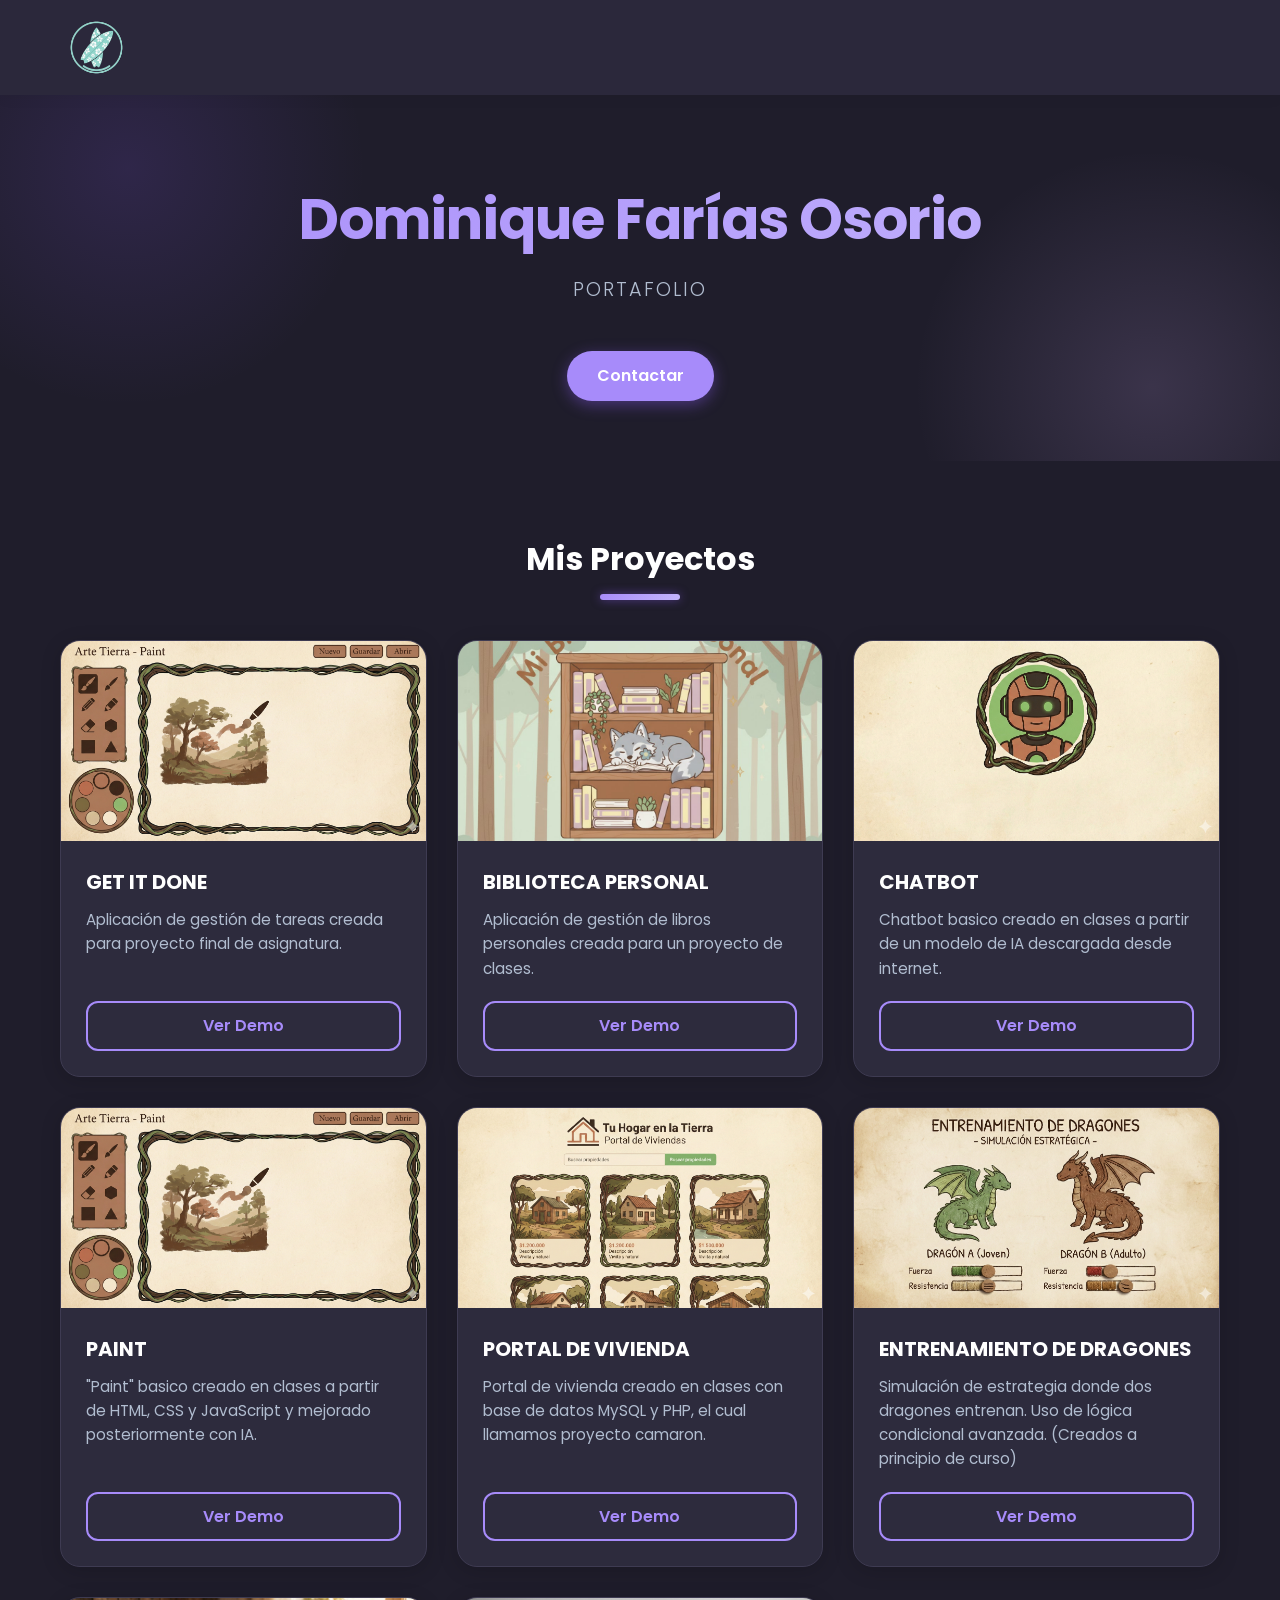
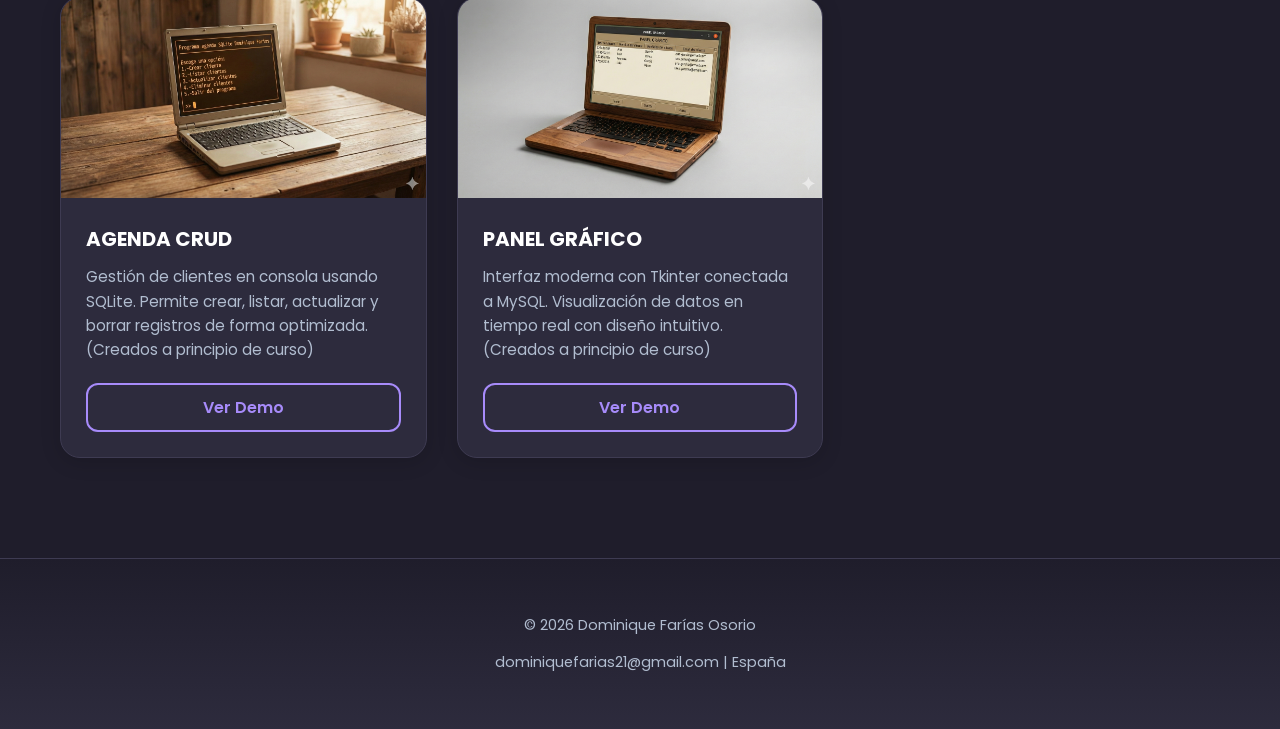
==== index.html @ 0b09c6f1 "." ====
<!DOCTYPE html>
<html lang="es">

<head>
  <meta charset="UTF-8" />
  <meta name="viewport" content="width=device-width, initial-scale=1.0" />
  <title>Portafolio — Dominique Farías Osorio</title>
  <link rel="icon" href="img/favicon1.png" type="image/png">

  <link rel="preconnect" href="https://fonts.googleapis.com">
  <link rel="preconnect" href="https://fonts.gstatic.com" crossorigin>
  <link href="https://fonts.googleapis.com/css2?family=Poppins:wght@300;400;600;700&display=swap" rel="stylesheet">
  <link rel="stylesheet" href="css/index.css">
</head>

<body>

  <nav>
    <a href="index.html" class="nav-brand">
      <img src="img/favicon1.png" alt="Logo" class="nav-logo">
    </a>
  </nav>

  <header>
    <h1>Dominique Farías Osorio</h1>
    <h2>Portafolio</h2>
    <a href="https://dominiquefarias.github.io/Curriculum/" class="btn-contact">Contactar</a>
  </header>

  <main>
    <h3 class="section-title">Mis Proyectos</h3>

    <div class="projects-grid">
      <article>
        <div class="card-image-container">
          <img src="img/imagenes de proyecto/paint.png" alt="paint">
        </div>
        <div class="card-content">
          <h3>GET IT DONE</h3>
          <p>Aplicación de gestión de tareas creada para proyecto final de asignatura.</p>
          <a href="html/taskmaster.html" class="btn-project">Ver Demo</a>
        </div>
      </article>
      <article>
        <div class="card-image-container">
          <img src="img/imagenes de proyecto/Biblioteca_personal.jpg" alt="Biblioteca Personal">
        </div>
        <div class="card-content">
          <h3>BIBLIOTECA PERSONAL</h3>
          <p>Aplicación de gestión de libros personales creada para un proyecto de clases.</p>
          <a href="html/Biblioteca_personal.html" class="btn-project">Ver Demo</a>
        </div>
      </article>
      <article>
        <div class="card-image-container">
          <img src="img/imagenes de proyecto/chatbot.png" alt="Chatbot">
        </div>
        <div class="card-content">
          <h3>CHATBOT</h3>
          <p>Chatbot basico creado en clases a partir de un modelo de IA descargada desde internet.</p>
          <a href="html/chatbot.html" class="btn-project">Ver Demo</a>
        </div>
      </article>
      <article>
        <div class="card-image-container">
          <img src="img/imagenes de proyecto/paint.png" alt="paint">
        </div>
        <div class="card-content">
          <h3>PAINT</h3>
          <p>"Paint" basico creado en clases a partir de HTML, CSS y JavaScript y mejorado posteriormente con IA.</p>
          <a href="html/paint.html" class="btn-project">Ver Demo</a>
        </div>
      </article>
      <article>
        <div class="card-image-container">
          <img src="img/imagenes de proyecto/portal de vivienda.png" alt="Portal de Vivienda">
        </div>
        <div class="card-content">
          <h3>PORTAL DE VIVIENDA</h3>
          <p>Portal de vivienda creado en clases con base de datos MySQL y PHP, el cual llamamos proyecto camaron.</p>
          <a href="html/portal_de_vivienda.html" class="btn-project">Ver Demo</a>
        </div>
      </article>
      <article>
        <div class="card-image-container">
          <img src="img/imagenes de proyecto/entrenamiento de dragones.png" alt="Entrenamiento de Dragones">
        </div>
        <div class="card-content">
          <h3>ENTRENAMIENTO DE DRAGONES</h3>
          <p>Simulación de estrategia donde dos dragones entrenan. Uso de lógica condicional avanzada. (Creados a
            principio de curso)</p>
          <a href="html/entrenamientos_dragones.html" class="btn-project">Ver Demo</a>
        </div>
      </article>
      <article>
        <div class="card-image-container">
          <img src="img/imagenes de proyecto/listsa_crud.png" alt="Agenda CRUD">
        </div>
        <div class="card-content">
          <h3>AGENDA CRUD</h3>
          <p>Gestión de clientes en consola usando SQLite. Permite crear, listar, actualizar y borrar
            registros de forma optimizada. (Creados a principio de curso)</p>
          <a href="html/crud completo.html" class="btn-project">Ver Demo</a>
        </div>
      </article>


      <article>
        <div class="card-image-container">
          <img src="img/imagenes de proyecto/panel_grafico.png" alt="Panel Gráfico">
        </div>
        <div class="card-content">
          <h3>PANEL GRÁFICO</h3>
          <p>Interfaz moderna con Tkinter conectada a MySQL. Visualización de datos en tiempo real con diseño
            intuitivo. (Creados a principio de curso)
          </p>
          <a href="html/frankie.html" class="btn-project">Ver Demo</a>
        </div>
      </article>




    </div>
  </main>

  <footer>
    <p>© 2026 Dominique Farías Osorio</p>
    <p>dominiquefarias21@gmail.com | España</p>
  </footer>

</body>

</html>
---- css/index.css ----
/* ---------------------------------------------------- */
/* --- Variables de Diseño (Tema Tierra y Naturaleza, basado en la imagen de Dragones) --- */
:root {
    /* Colores principales basados en la nueva paleta oscura y púrpura (Versión Extra Suave) */
    --bg-body: #1F1D2B;
    /* Fondo Principal: Negro púrpura más claro */
    --primary-color: #A78BFA;
    /* Color de Acento: Púrpura pastel */
    --primary-dark: #FFFFFF;
    /* Texto Principal: Blanco puro */
    --accent-color: #A78BFA;
    /* Acento (Botón) */
    --white: #2D2B3D;
    /* Fondo de la Tarjeta: Púrpura profundo suavizado */
    --glass-bg: rgba(45, 43, 61, 0.9);
    --shadow-soft: 0 10px 40px rgba(0, 0, 0, 0.3);
    --shadow-card: 0 4px 20px rgba(0, 0, 0, 0.15);
    --gradient-main: linear-gradient(135deg, #A78BFA 0%, #C4B5FD 100%);
    /* Degradado Púrpura Pastel */
    --text-secundary: #B1BDD0;
    /* Texto Secundario: Gris azulado claro */
    --border-color: #3E3B52;
    /* Bordes e Inputs: Púrpura ceniza ligero */
}

/* --- Reset Básico --- */
* {
    box-sizing: border-box;
}

body {
    margin: 0;
    font-family: 'Poppins', sans-serif;
    /* Tipografía profesional */
    background-color: var(--bg-body);
    color: var(--primary-dark);
    line-height: 1.6;
}

/* --- Barra de Navegación --- */
nav {
    display: flex;
    align-items: center;
    justify-content: space-between;
    padding: 15px 5%;
    background: var(--glass-bg);
    backdrop-filter: blur(10px);
    /* Efecto vidrio */
    position: sticky;
    top: 0;
    z-index: 1000;
    box-shadow: 0 2px 15px rgba(0, 0, 0, 0.05);
}

.nav-brand {
    display: flex;
    align-items: center;
    gap: 15px;
    font-weight: 700;
    font-size: 1.2rem;
    color: var(--primary-dark);
    text-decoration: none;
}

.nav-logo {
    width: 65px;
    height: 65px;
    object-fit: contain;
    transition: transform 0.3s ease;
}

.nav-brand:hover .nav-logo {
    transform: rotate(10deg);
}

/* --- Header / Hero Section --- */
header {
    background: var(--bg-body);
    /* Fondo con patrón sutil */
    background-image: radial-gradient(circle at 10% 20%, rgba(139, 92, 246, 0.15) 0%, transparent 20%),
        radial-gradient(circle at 90% 80%, rgba(216, 180, 254, 0.15) 0%, transparent 20%);
    text-align: center;
    padding: 80px 20px 60px;
}

header h1 {
    margin: 0;
    font-size: 3.5rem;
    font-weight: 700;
    background: var(--gradient-main);
    background-clip: text;
    -webkit-text-fill-color: transparent;
    /* Texto degradado */
    letter-spacing: -1px;
}

header h2 {
    margin-top: 10px;
    font-size: 1.2rem;
    font-weight: 300;
    color: var(--text-secundary);
    /* Tono gris azulado para subtítulo */
    letter-spacing: 2px;
    text-transform: uppercase;
}

.btn-contact {
    display: inline-block;
    margin-top: 30px;
    padding: 12px 30px;
    background: var(--primary-color);
    color: white;
    text-decoration: none;
    border-radius: 50px;
    font-weight: 600;
    box-shadow: 0 4px 15px rgba(139, 92, 246, 0.4);
    transition: all 0.3s ease;
}

.btn-contact:hover {
    background: #7c3aed;
    transform: translateY(-3px);
    box-shadow: 0 8px 20px rgba(139, 92, 246, 0.6);
}

/* --- Sección Principal (Grid) --- */
main {
    max-width: 1200px;
    margin: 0 auto;
    padding: 40px 20px;
}

.section-title {
    text-align: center;
    font-size: 2rem;
    margin-bottom: 40px;
    color: var(--primary-dark);
    position: relative;
}

.section-title::after {
    content: '';
    display: block;
    width: 80px;
    /* Más ancho (de 60px a 80px) */
    height: 6px;
    /* Más alto (de 4px a 6px) */
    background: var(--gradient-main);
    margin: 10px auto 0;
    border-radius: 3px;
    /* Borde más suave */
    box-shadow: 0 0 10px rgba(139, 92, 246, 0.5);
    /* Sombra para que destaque */
}

.projects-grid {
    display: grid;
    grid-template-columns: repeat(auto-fit, minmax(300px, 1fr));
    gap: 30px;
}

/* --- Tarjetas de Proyectos --- */
article {
    background: var(--white);
    border-radius: 20px;
    overflow: hidden;
    box-shadow: var(--shadow-card);
    transition: transform 0.3s ease, box-shadow 0.3s ease;
    border: 1px solid var(--border-color);
    display: flex;
    flex-direction: column;
}

article:hover {
    transform: translateY(-10px);
    box-shadow: var(--shadow-soft);
}

.card-image-container {
    width: 100%;
    height: 200px;
    overflow: hidden;
}

article img {
    width: 100%;
    height: 100%;
    object-fit: cover;
    transition: transform 0.5s ease;
}

article:hover img {
    transform: scale(1.05);
    /* Zoom suave al pasar ratón */
}

.card-content {
    padding: 25px;
    flex-grow: 1;
    display: flex;
    flex-direction: column;
}

article h3 {
    margin: 0 0 10px;
    font-size: 1.25rem;
    color: var(--primary-dark);
}

article p {
    margin: 0 0 20px;
    color: var(--text-secundary);
    font-size: 0.95rem;
    flex-grow: 1;
}

.btn-project {
    display: inline-block;
    padding: 10px 0;
    width: 100%;
    text-align: center;
    border: 2px solid var(--accent-color);
    /* Borde verde */
    color: var(--primary-color);
    /* Texto marrón */
    text-decoration: none;
    border-radius: 12px;
    font-weight: 600;
    transition: all 0.3s ease;
}

.btn-project:hover {
    background: var(--primary-color);
    /* Fondo púrpura al pasar el ratón */
    color: #FFFFFF;
}

/* --- Footer --- */
footer {
    text-align: center;
    padding: 40px 20px;
    background: linear-gradient(to top, #2D2B3D, #1F1D2B);
    /* Degradado púrpura suave */
    color: var(--text-secundary);
    font-size: 0.9rem;
    margin-top: 60px;
    border-top: 1px solid var(--border-color);
}

/* --- Responsive --- */
@media (max-width: 768px) {
    header h1 {
        font-size: 2.5rem;
    }

    nav {
        padding: 15px 20px;
    }
}
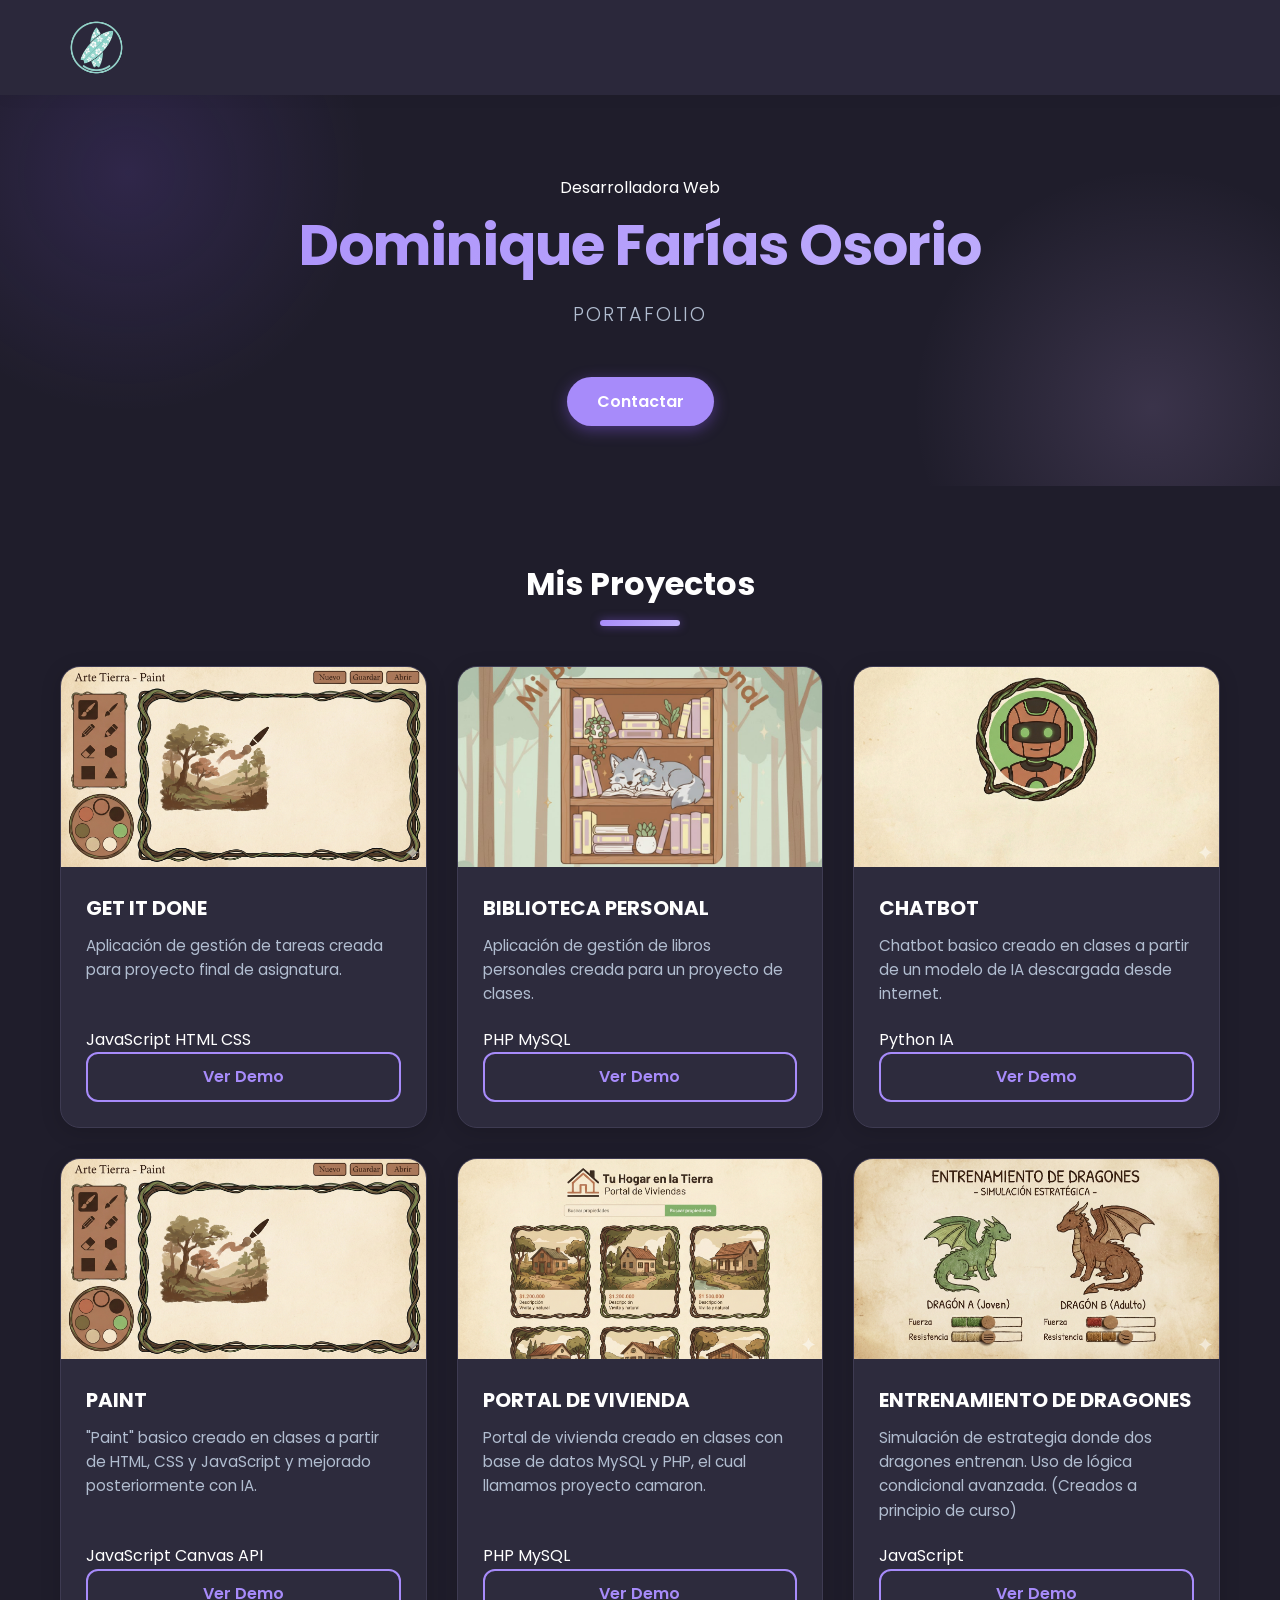
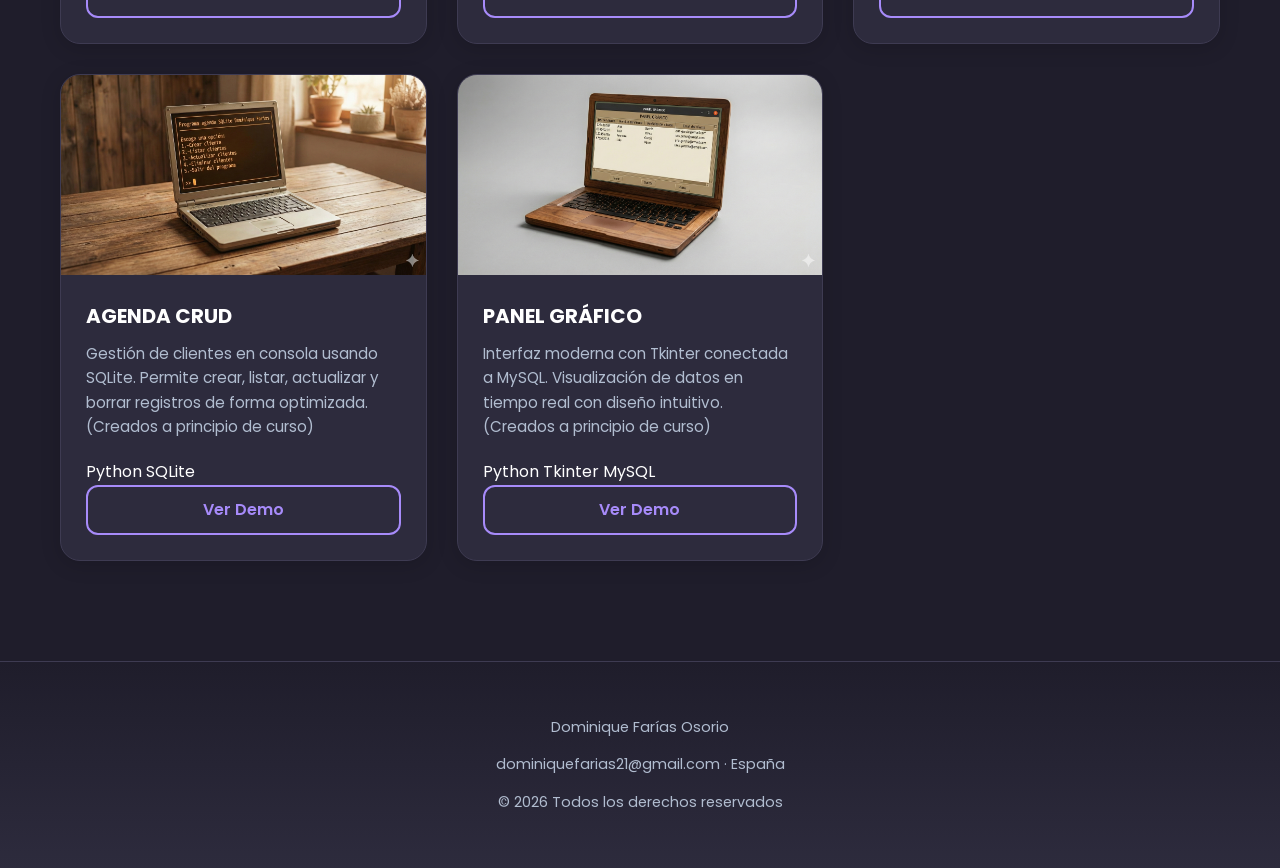
==== commit 31bfacd5: "Update footer and add technology tags to projects" ====
--- a/index.html
+++ b/index.html
@@ -22,6 +22,7 @@
   </nav>
 
   <header>
+    <span class="role-badge">Desarrolladora Web</span>
     <h1>Dominique Farías Osorio</h1>
     <h2>Portafolio</h2>
     <a href="https://dominiquefarias.github.io/Curriculum/" class="btn-contact">Contactar</a>
@@ -38,6 +39,11 @@
         <div class="card-content">
           <h3>GET IT DONE</h3>
           <p>Aplicación de gestión de tareas creada para proyecto final de asignatura.</p>
+          <div class="tech-tags">
+            <span class="tag">JavaScript</span>
+            <span class="tag">HTML</span>
+            <span class="tag">CSS</span>
+          </div>
           <a href="html/taskmaster.html" class="btn-project">Ver Demo</a>
         </div>
       </article>
@@ -48,6 +54,10 @@
         <div class="card-content">
           <h3>BIBLIOTECA PERSONAL</h3>
           <p>Aplicación de gestión de libros personales creada para un proyecto de clases.</p>
+          <div class="tech-tags">
+            <span class="tag">PHP</span>
+            <span class="tag">MySQL</span>
+          </div>
           <a href="html/Biblioteca_personal.html" class="btn-project">Ver Demo</a>
         </div>
       </article>
@@ -58,6 +68,10 @@
         <div class="card-content">
           <h3>CHATBOT</h3>
           <p>Chatbot basico creado en clases a partir de un modelo de IA descargada desde internet.</p>
+          <div class="tech-tags">
+            <span class="tag">Python</span>
+            <span class="tag">IA</span>
+          </div>
           <a href="html/chatbot.html" class="btn-project">Ver Demo</a>
         </div>
       </article>
@@ -68,6 +82,10 @@
         <div class="card-content">
           <h3>PAINT</h3>
           <p>"Paint" basico creado en clases a partir de HTML, CSS y JavaScript y mejorado posteriormente con IA.</p>
+          <div class="tech-tags">
+            <span class="tag">JavaScript</span>
+            <span class="tag">Canvas API</span>
+          </div>
           <a href="html/paint.html" class="btn-project">Ver Demo</a>
         </div>
       </article>
@@ -78,6 +96,10 @@
         <div class="card-content">
           <h3>PORTAL DE VIVIENDA</h3>
           <p>Portal de vivienda creado en clases con base de datos MySQL y PHP, el cual llamamos proyecto camaron.</p>
+          <div class="tech-tags">
+            <span class="tag">PHP</span>
+            <span class="tag">MySQL</span>
+          </div>
           <a href="html/portal_de_vivienda.html" class="btn-project">Ver Demo</a>
         </div>
       </article>
@@ -89,6 +111,9 @@
           <h3>ENTRENAMIENTO DE DRAGONES</h3>
           <p>Simulación de estrategia donde dos dragones entrenan. Uso de lógica condicional avanzada. (Creados a
             principio de curso)</p>
+          <div class="tech-tags">
+            <span class="tag">JavaScript</span>
+          </div>
           <a href="html/entrenamientos_dragones.html" class="btn-project">Ver Demo</a>
         </div>
       </article>
@@ -100,11 +125,13 @@
           <h3>AGENDA CRUD</h3>
           <p>Gestión de clientes en consola usando SQLite. Permite crear, listar, actualizar y borrar
             registros de forma optimizada. (Creados a principio de curso)</p>
+          <div class="tech-tags">
+            <span class="tag">Python</span>
+            <span class="tag">SQLite</span>
+          </div>
           <a href="html/crud completo.html" class="btn-project">Ver Demo</a>
         </div>
       </article>
-
-
       <article>
         <div class="card-image-container">
           <img src="img/imagenes de proyecto/panel_grafico.png" alt="Panel Gráfico">
@@ -114,21 +141,23 @@
           <p>Interfaz moderna con Tkinter conectada a MySQL. Visualización de datos en tiempo real con diseño
             intuitivo. (Creados a principio de curso)
           </p>
+          <div class="tech-tags">
+            <span class="tag">Python</span>
+            <span class="tag">Tkinter</span>
+            <span class="tag">MySQL</span>
+          </div>
           <a href="html/frankie.html" class="btn-project">Ver Demo</a>
         </div>
       </article>
-
-
-
-
     </div>
   </main>
 
   <footer>
-    <p>© 2026 Dominique Farías Osorio</p>
-    <p>dominiquefarias21@gmail.com | España</p>
+    <p class="footer-name">Dominique Farías Osorio</p>
+    <p class="footer-contact">dominiquefarias21@gmail.com · España</p>
+    <p class="footer-copy">© 2026 Todos los derechos reservados</p>
   </footer>
 
 </body>
 
-</html>+</html>
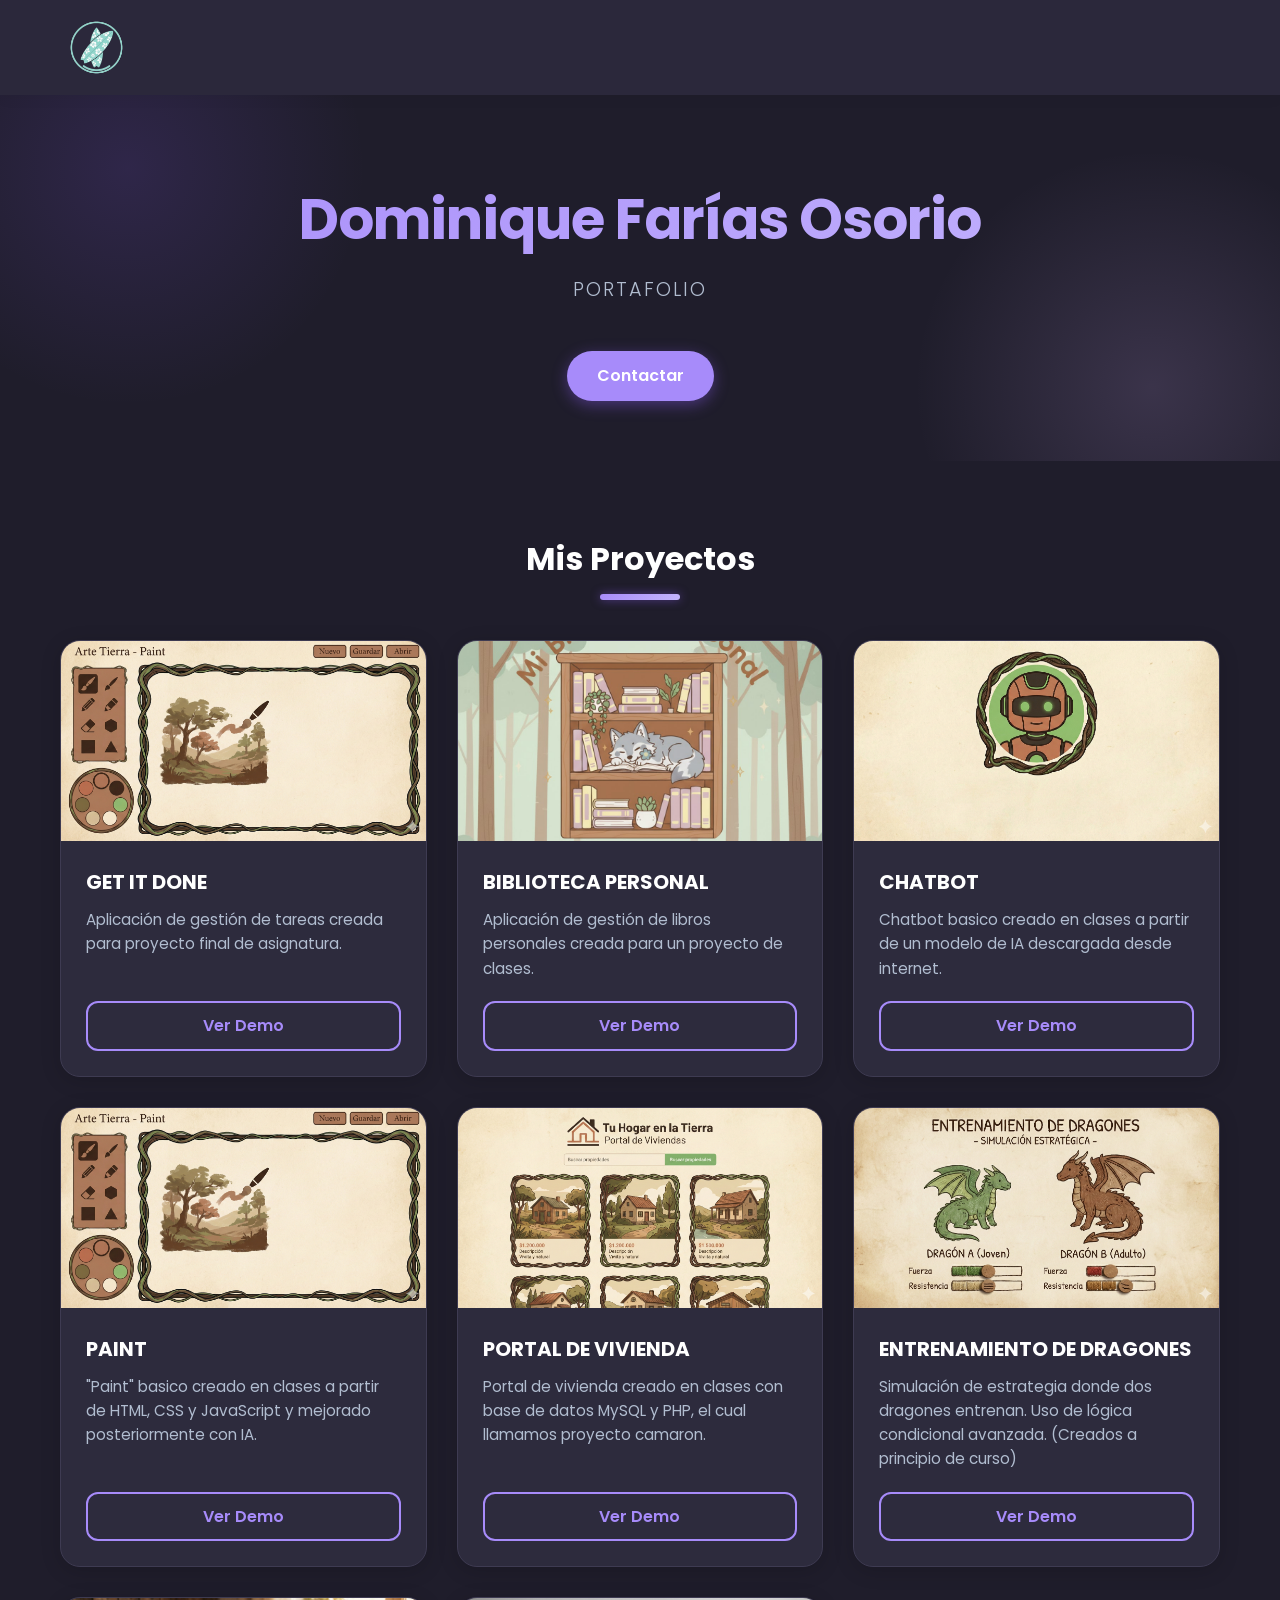
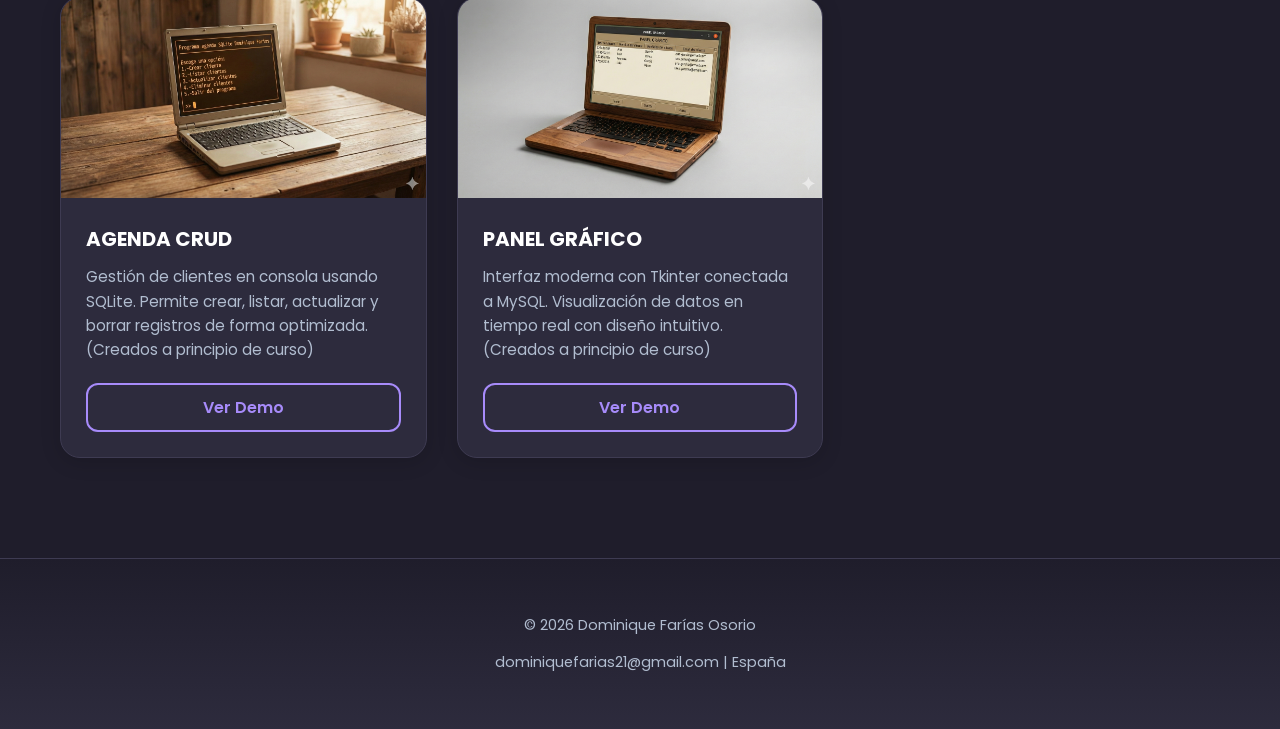
==== commit bf38411b: "." ====
--- a/index.html
+++ b/index.html
@@ -22,7 +22,6 @@
   </nav>
 
   <header>
-    <span class="role-badge">Desarrolladora Web</span>
     <h1>Dominique Farías Osorio</h1>
     <h2>Portafolio</h2>
     <a href="https://dominiquefarias.github.io/Curriculum/" class="btn-contact">Contactar</a>
@@ -39,11 +38,6 @@
         <div class="card-content">
           <h3>GET IT DONE</h3>
           <p>Aplicación de gestión de tareas creada para proyecto final de asignatura.</p>
-          <div class="tech-tags">
-            <span class="tag">JavaScript</span>
-            <span class="tag">HTML</span>
-            <span class="tag">CSS</span>
-          </div>
           <a href="html/taskmaster.html" class="btn-project">Ver Demo</a>
         </div>
       </article>
@@ -54,10 +48,6 @@
         <div class="card-content">
           <h3>BIBLIOTECA PERSONAL</h3>
           <p>Aplicación de gestión de libros personales creada para un proyecto de clases.</p>
-          <div class="tech-tags">
-            <span class="tag">PHP</span>
-            <span class="tag">MySQL</span>
-          </div>
           <a href="html/Biblioteca_personal.html" class="btn-project">Ver Demo</a>
         </div>
       </article>
@@ -68,10 +58,6 @@
         <div class="card-content">
           <h3>CHATBOT</h3>
           <p>Chatbot basico creado en clases a partir de un modelo de IA descargada desde internet.</p>
-          <div class="tech-tags">
-            <span class="tag">Python</span>
-            <span class="tag">IA</span>
-          </div>
           <a href="html/chatbot.html" class="btn-project">Ver Demo</a>
         </div>
       </article>
@@ -82,10 +68,6 @@
         <div class="card-content">
           <h3>PAINT</h3>
           <p>"Paint" basico creado en clases a partir de HTML, CSS y JavaScript y mejorado posteriormente con IA.</p>
-          <div class="tech-tags">
-            <span class="tag">JavaScript</span>
-            <span class="tag">Canvas API</span>
-          </div>
           <a href="html/paint.html" class="btn-project">Ver Demo</a>
         </div>
       </article>
@@ -96,10 +78,6 @@
         <div class="card-content">
           <h3>PORTAL DE VIVIENDA</h3>
           <p>Portal de vivienda creado en clases con base de datos MySQL y PHP, el cual llamamos proyecto camaron.</p>
-          <div class="tech-tags">
-            <span class="tag">PHP</span>
-            <span class="tag">MySQL</span>
-          </div>
           <a href="html/portal_de_vivienda.html" class="btn-project">Ver Demo</a>
         </div>
       </article>
@@ -111,9 +89,6 @@
           <h3>ENTRENAMIENTO DE DRAGONES</h3>
           <p>Simulación de estrategia donde dos dragones entrenan. Uso de lógica condicional avanzada. (Creados a
             principio de curso)</p>
-          <div class="tech-tags">
-            <span class="tag">JavaScript</span>
-          </div>
           <a href="html/entrenamientos_dragones.html" class="btn-project">Ver Demo</a>
         </div>
       </article>
@@ -125,13 +100,11 @@
           <h3>AGENDA CRUD</h3>
           <p>Gestión de clientes en consola usando SQLite. Permite crear, listar, actualizar y borrar
             registros de forma optimizada. (Creados a principio de curso)</p>
-          <div class="tech-tags">
-            <span class="tag">Python</span>
-            <span class="tag">SQLite</span>
-          </div>
           <a href="html/crud completo.html" class="btn-project">Ver Demo</a>
         </div>
       </article>
+
+
       <article>
         <div class="card-image-container">
           <img src="img/imagenes de proyecto/panel_grafico.png" alt="Panel Gráfico">
@@ -141,23 +114,21 @@
           <p>Interfaz moderna con Tkinter conectada a MySQL. Visualización de datos en tiempo real con diseño
             intuitivo. (Creados a principio de curso)
           </p>
-          <div class="tech-tags">
-            <span class="tag">Python</span>
-            <span class="tag">Tkinter</span>
-            <span class="tag">MySQL</span>
-          </div>
           <a href="html/frankie.html" class="btn-project">Ver Demo</a>
         </div>
       </article>
+
+
+
+
     </div>
   </main>
 
   <footer>
-    <p class="footer-name">Dominique Farías Osorio</p>
-    <p class="footer-contact">dominiquefarias21@gmail.com · España</p>
-    <p class="footer-copy">© 2026 Todos los derechos reservados</p>
+    <p>© 2026 Dominique Farías Osorio</p>
+    <p>dominiquefarias21@gmail.com | España</p>
   </footer>
 
 </body>
 
-</html>
+</html>
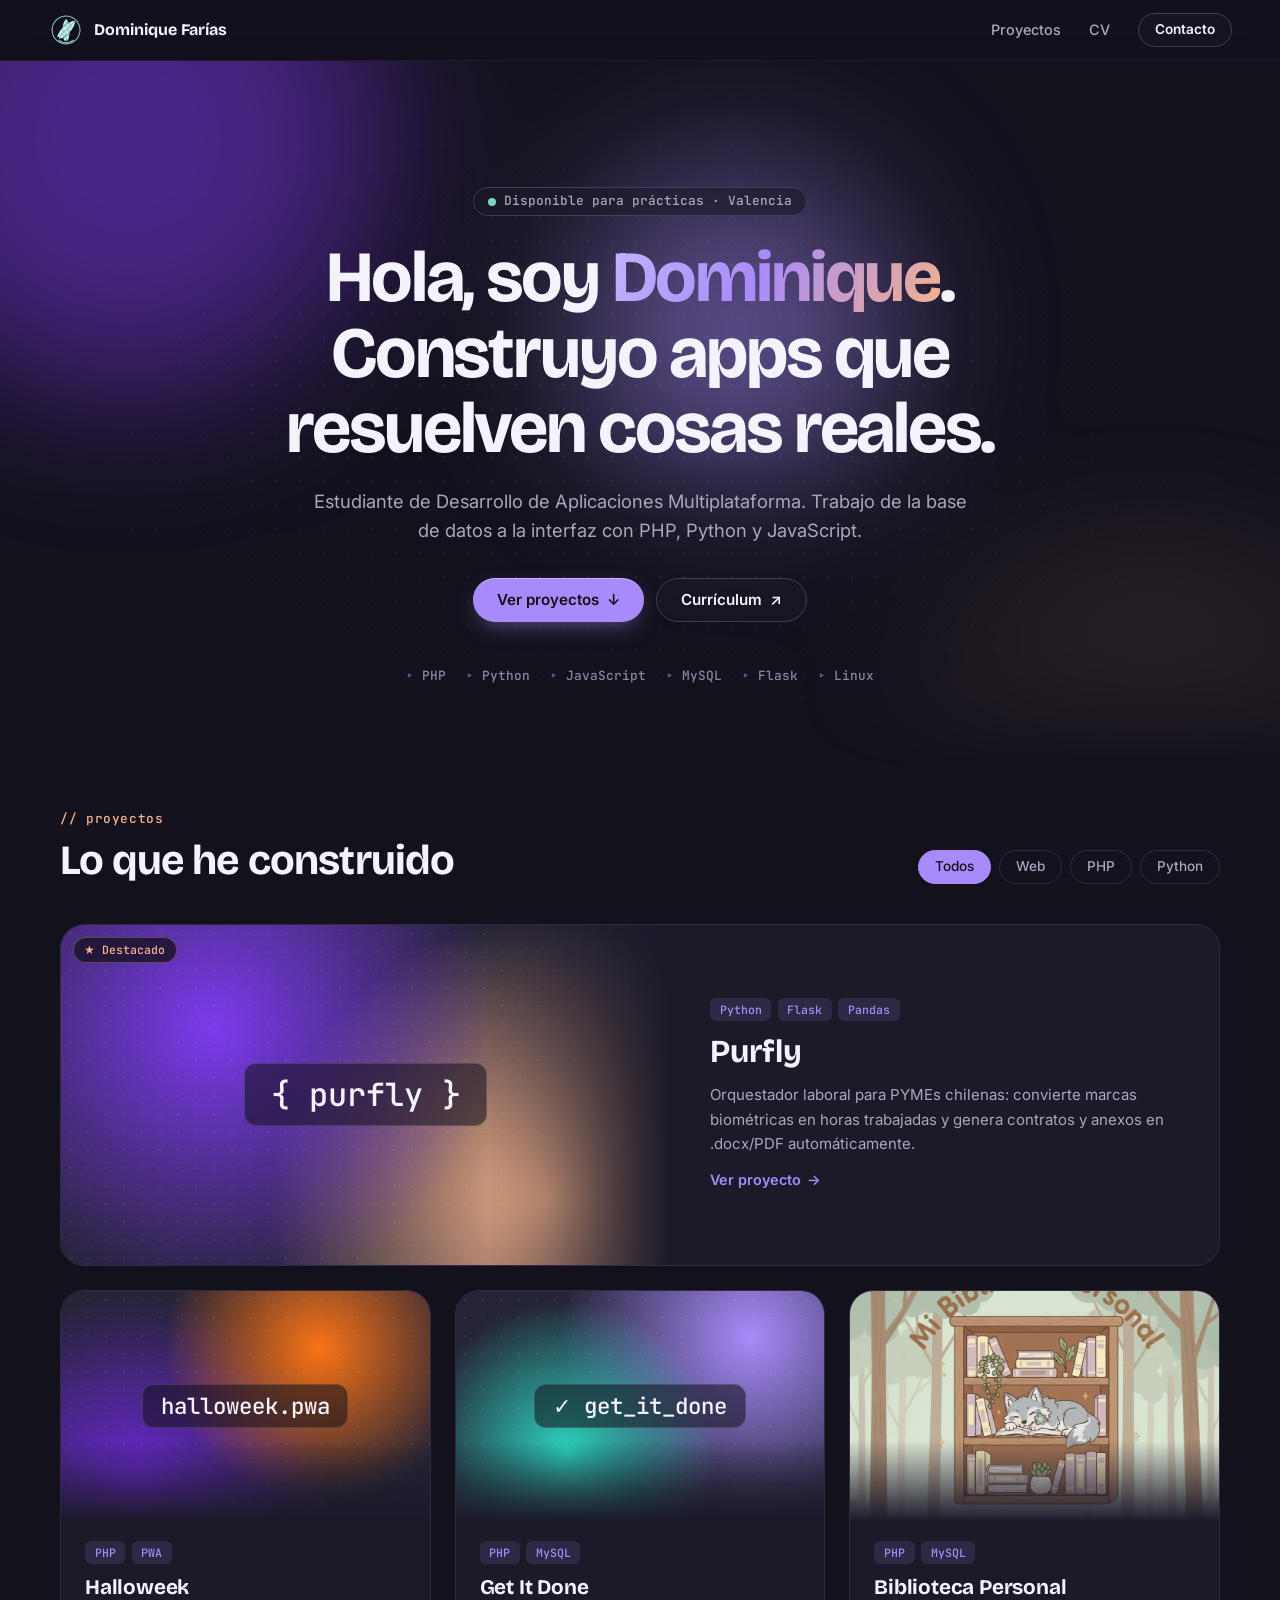
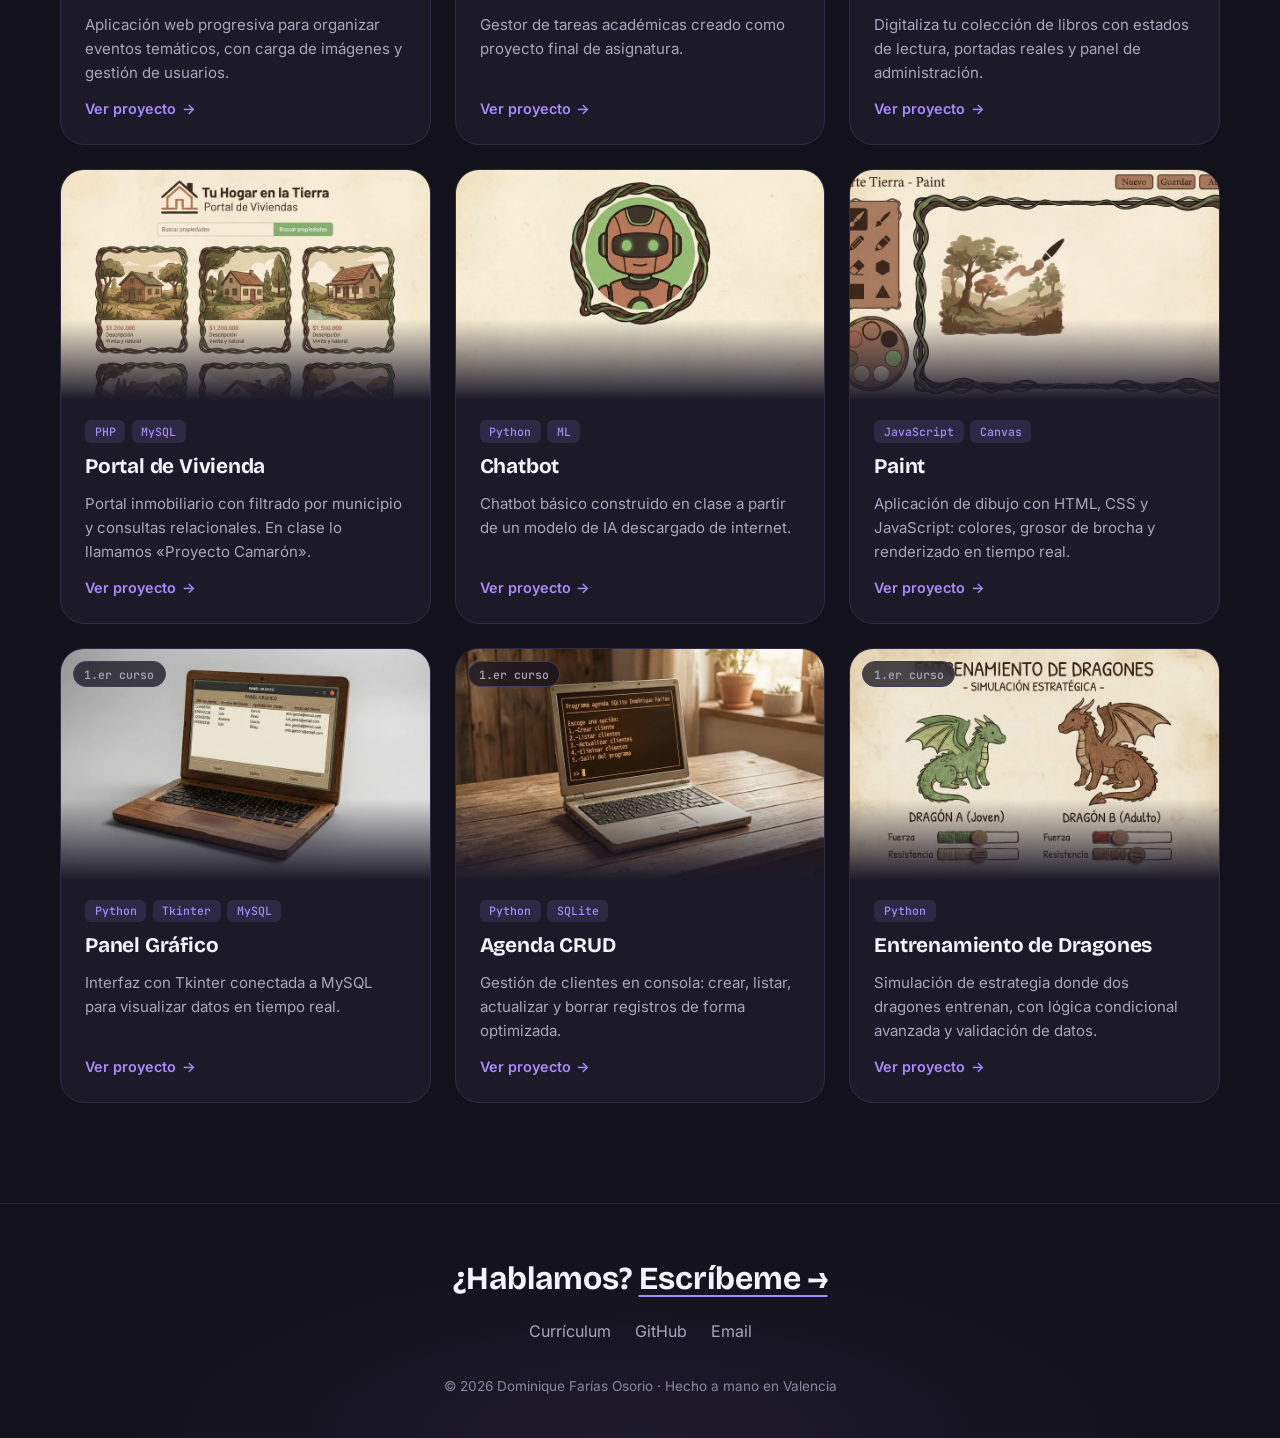
==== commit 4c58e276: "." ====
--- a/index.html
+++ b/index.html
@@ -4,131 +4,247 @@
 <head>
   <meta charset="UTF-8" />
   <meta name="viewport" content="width=device-width, initial-scale=1.0" />
-  <title>Portafolio — Dominique Farías Osorio</title>
+  <title>Dominique Farías — Portafolio</title>
+  <meta name="description" content="Portafolio de Dominique Farías Osorio, estudiante de DAM en Valencia.">
   <link rel="icon" href="img/favicon1.png" type="image/png">
 
   <link rel="preconnect" href="https://fonts.googleapis.com">
   <link rel="preconnect" href="https://fonts.gstatic.com" crossorigin>
-  <link href="https://fonts.googleapis.com/css2?family=Poppins:wght@300;400;600;700&display=swap" rel="stylesheet">
-  <link rel="stylesheet" href="css/index.css">
+  <link
+    href="https://fonts.googleapis.com/css2?family=Bricolage+Grotesque:opsz,wght@12..96,500..800&family=Inter:wght@400;500;600&family=JetBrains+Mono:wght@400;500&display=swap"
+    rel="stylesheet">
+
+  <link rel="stylesheet" href="css/tokens.css?v=2">
+  <link rel="stylesheet" href="css/base.css?v=2">
+  <link rel="stylesheet" href="css/index.css?v=7">
+  <script>document.documentElement.classList.add('js');</script>
+  <script src="js/main.js?v=2" defer></script>
 </head>
 
 <body>
 
-  <nav>
-    <a href="index.html" class="nav-brand">
-      <img src="img/favicon1.png" alt="Logo" class="nav-logo">
+  <nav class="topbar">
+    <a href="index.html" class="brand">
+      <img src="img/favicon1.png" alt="" width="36" height="36">
+      <span>Dominique Farías</span>
     </a>
+    <div class="topbar-links">
+      <a href="#proyectos">Proyectos</a>
+      <a href="https://dominiquefarias.github.io/Curriculum/">CV</a>
+      <a href="mailto:dominiquefarias21@gmail.com" class="btn btn-ghost btn-sm">Contacto</a>
+    </div>
   </nav>
 
-  <header>
-    <h1>Dominique Farías Osorio</h1>
-    <h2>Portafolio</h2>
-    <a href="https://dominiquefarias.github.io/Curriculum/" class="btn-contact">Contactar</a>
+  <header class="hero">
+    <div class="hero-aurora" aria-hidden="true"><span></span><span></span><span></span></div>
+
+    <p class="hero-status"><span class="dot"></span> Disponible para prácticas<span class="status-place"> · Valencia</span></p>
+    <h1 class="hero-title">Hola, soy <span class="text-gradient">Dominique</span>.<br>Construyo apps que resuelven
+      cosas reales.</h1>
+    <p class="hero-lede">Estudiante de Desarrollo de Aplicaciones Multiplataforma. Trabajo de la base de datos a la
+      interfaz con PHP, Python y JavaScript.</p>
+
+    <div class="hero-actions">
+      <a href="#proyectos" class="btn btn-primary">Ver proyectos <span aria-hidden="true">↓</span></a>
+      <a href="https://dominiquefarias.github.io/Curriculum/" class="btn btn-ghost">Currículum <span
+          aria-hidden="true">↗</span></a>
+    </div>
+
+    <ul class="hero-stack" aria-label="Tecnologías">
+      <li>PHP</li>
+      <li>Python</li>
+      <li>JavaScript</li>
+      <li>MySQL</li>
+      <li>Flask</li>
+      <li>Linux</li>
+    </ul>
   </header>
 
-  <main>
-    <h3 class="section-title">Mis Proyectos</h3>
+  <main id="proyectos" class="projects">
+    <div class="section-head">
+      <div>
+        <p class="eyebrow">// proyectos</p>
+        <h2>Lo que he construido</h2>
+      </div>
+      <div class="filters" role="toolbar" aria-label="Filtrar proyectos">
+        <button class="chip" data-filter="all" aria-pressed="true">Todos</button>
+        <button class="chip" data-filter="web" aria-pressed="false">Web</button>
+        <button class="chip" data-filter="php" aria-pressed="false">PHP</button>
+        <button class="chip" data-filter="python" aria-pressed="false">Python</button>
+      </div>
+    </div>
 
     <div class="projects-grid">
-      <article>
-        <div class="card-image-container">
-          <img src="img/imagenes de proyecto/paint.png" alt="paint">
-        </div>
-        <div class="card-content">
-          <h3>GET IT DONE</h3>
-          <p>Aplicación de gestión de tareas creada para proyecto final de asignatura.</p>
-          <a href="html/taskmaster.html" class="btn-project">Ver Demo</a>
-        </div>
-      </article>
-      <article>
-        <div class="card-image-container">
-          <img src="img/imagenes de proyecto/Biblioteca_personal.jpg" alt="Biblioteca Personal">
-        </div>
-        <div class="card-content">
-          <h3>BIBLIOTECA PERSONAL</h3>
-          <p>Aplicación de gestión de libros personales creada para un proyecto de clases.</p>
-          <a href="html/Biblioteca_personal.html" class="btn-project">Ver Demo</a>
-        </div>
-      </article>
-      <article>
-        <div class="card-image-container">
-          <img src="img/imagenes de proyecto/chatbot.png" alt="Chatbot">
-        </div>
-        <div class="card-content">
-          <h3>CHATBOT</h3>
-          <p>Chatbot basico creado en clases a partir de un modelo de IA descargada desde internet.</p>
-          <a href="html/chatbot.html" class="btn-project">Ver Demo</a>
-        </div>
-      </article>
-      <article>
-        <div class="card-image-container">
-          <img src="img/imagenes de proyecto/paint.png" alt="paint">
-        </div>
-        <div class="card-content">
-          <h3>PAINT</h3>
-          <p>"Paint" basico creado en clases a partir de HTML, CSS y JavaScript y mejorado posteriormente con IA.</p>
-          <a href="html/paint.html" class="btn-project">Ver Demo</a>
-        </div>
-      </article>
-      <article>
-        <div class="card-image-container">
-          <img src="img/imagenes de proyecto/portal de vivienda.png" alt="Portal de Vivienda">
-        </div>
-        <div class="card-content">
-          <h3>PORTAL DE VIVIENDA</h3>
-          <p>Portal de vivienda creado en clases con base de datos MySQL y PHP, el cual llamamos proyecto camaron.</p>
-          <a href="html/portal_de_vivienda.html" class="btn-project">Ver Demo</a>
-        </div>
-      </article>
-      <article>
-        <div class="card-image-container">
-          <img src="img/imagenes de proyecto/entrenamiento de dragones.png" alt="Entrenamiento de Dragones">
-        </div>
-        <div class="card-content">
-          <h3>ENTRENAMIENTO DE DRAGONES</h3>
-          <p>Simulación de estrategia donde dos dragones entrenan. Uso de lógica condicional avanzada. (Creados a
-            principio de curso)</p>
-          <a href="html/entrenamientos_dragones.html" class="btn-project">Ver Demo</a>
-        </div>
-      </article>
-      <article>
-        <div class="card-image-container">
-          <img src="img/imagenes de proyecto/listsa_crud.png" alt="Agenda CRUD">
-        </div>
-        <div class="card-content">
-          <h3>AGENDA CRUD</h3>
-          <p>Gestión de clientes en consola usando SQLite. Permite crear, listar, actualizar y borrar
-            registros de forma optimizada. (Creados a principio de curso)</p>
-          <a href="html/crud completo.html" class="btn-project">Ver Demo</a>
-        </div>
-      </article>
-
-
-      <article>
-        <div class="card-image-container">
-          <img src="img/imagenes de proyecto/panel_grafico.png" alt="Panel Gráfico">
-        </div>
-        <div class="card-content">
-          <h3>PANEL GRÁFICO</h3>
-          <p>Interfaz moderna con Tkinter conectada a MySQL. Visualización de datos en tiempo real con diseño
-            intuitivo. (Creados a principio de curso)
-          </p>
-          <a href="html/frankie.html" class="btn-project">Ver Demo</a>
-        </div>
-      </article>
-
-
-
-
+      <article class="card card--featured reveal" data-tags="python web">
+        <div class="card-media cover-art cover--purfly" aria-hidden="true">
+          <span class="cover-mark">{ purfly }</span>
+          <span class="card-badge">★ Destacado</span>
+        </div>
+        <div class="card-body">
+          <ul class="card-tags">
+            <li>Python</li>
+            <li>Flask</li>
+            <li>Pandas</li>
+          </ul>
+          <h3><a href="html/purpfly.html">Purfly</a></h3>
+          <p>Orquestador laboral para PYMEs chilenas: convierte marcas biométricas en horas trabajadas y genera
+            contratos y anexos en .docx/PDF automáticamente.</p>
+          <span class="card-cta" aria-hidden="true">Ver proyecto <span class="arrow">→</span></span>
+        </div>
+      </article>
+
+      <article class="card reveal" data-tags="php web">
+        <div class="card-media cover-art cover--halloweek" aria-hidden="true">
+          <span class="cover-mark">halloweek.pwa</span>
+        </div>
+        <div class="card-body">
+          <ul class="card-tags">
+            <li>PHP</li>
+            <li>PWA</li>
+          </ul>
+          <h3><a href="html/fiesta_halloween.html">Halloweek</a></h3>
+          <p>Aplicación web progresiva para organizar eventos temáticos, con carga de imágenes y gestión de usuarios.</p>
+          <span class="card-cta" aria-hidden="true">Ver proyecto <span class="arrow">→</span></span>
+        </div>
+      </article>
+
+      <article class="card reveal" data-tags="php web">
+        <div class="card-media cover-art cover--getitdone" aria-hidden="true">
+          <span class="cover-mark">✓ get_it_done</span>
+        </div>
+        <div class="card-body">
+          <ul class="card-tags">
+            <li>PHP</li>
+            <li>MySQL</li>
+          </ul>
+          <h3><a href="html/taskmaster.html">Get It Done</a></h3>
+          <p>Gestor de tareas académicas creado como proyecto final de asignatura.</p>
+          <span class="card-cta" aria-hidden="true">Ver proyecto <span class="arrow">→</span></span>
+        </div>
+      </article>
+
+      <article class="card reveal" data-tags="php web">
+        <div class="card-media">
+          <img src="img/imagenes de proyecto/Biblioteca_personal.webp" alt="" loading="lazy">
+        </div>
+        <div class="card-body">
+          <ul class="card-tags">
+            <li>PHP</li>
+            <li>MySQL</li>
+          </ul>
+          <h3><a href="html/Biblioteca_personal.html">Biblioteca Personal</a></h3>
+          <p>Digitaliza tu colección de libros con estados de lectura, portadas reales y panel de administración.</p>
+          <span class="card-cta" aria-hidden="true">Ver proyecto <span class="arrow">→</span></span>
+        </div>
+      </article>
+
+      <article class="card reveal" data-tags="php web">
+        <div class="card-media">
+          <img src="img/imagenes de proyecto/portal de vivienda.webp" alt="" loading="lazy">
+        </div>
+        <div class="card-body">
+          <ul class="card-tags">
+            <li>PHP</li>
+            <li>MySQL</li>
+          </ul>
+          <h3><a href="html/portal_de_vivienda.html">Portal de Vivienda</a></h3>
+          <p>Portal inmobiliario con filtrado por municipio y consultas relacionales. En clase lo llamamos «Proyecto
+            Camarón».</p>
+          <span class="card-cta" aria-hidden="true">Ver proyecto <span class="arrow">→</span></span>
+        </div>
+      </article>
+
+      <article class="card reveal" data-tags="python">
+        <div class="card-media">
+          <img src="img/imagenes de proyecto/chatbot.webp" alt="" loading="lazy">
+        </div>
+        <div class="card-body">
+          <ul class="card-tags">
+            <li>Python</li>
+            <li>ML</li>
+          </ul>
+          <h3><a href="html/chatbot.html">Chatbot</a></h3>
+          <p>Chatbot básico construido en clase a partir de un modelo de IA descargado de internet.</p>
+          <span class="card-cta" aria-hidden="true">Ver proyecto <span class="arrow">→</span></span>
+        </div>
+      </article>
+
+      <article class="card reveal" data-tags="web">
+        <div class="card-media">
+          <img src="img/imagenes de proyecto/paint.webp" alt="" loading="lazy">
+        </div>
+        <div class="card-body">
+          <ul class="card-tags">
+            <li>JavaScript</li>
+            <li>Canvas</li>
+          </ul>
+          <h3><a href="html/paint.html">Paint</a></h3>
+          <p>Aplicación de dibujo con HTML, CSS y JavaScript: colores, grosor de brocha y renderizado en tiempo real.</p>
+          <span class="card-cta" aria-hidden="true">Ver proyecto <span class="arrow">→</span></span>
+        </div>
+      </article>
+
+      <article class="card reveal" data-tags="python">
+        <div class="card-media">
+          <img src="img/imagenes de proyecto/panel_grafico.webp" alt="" loading="lazy">
+          <span class="card-badge card-badge--muted">1.er curso</span>
+        </div>
+        <div class="card-body">
+          <ul class="card-tags">
+            <li>Python</li>
+            <li>Tkinter</li>
+            <li>MySQL</li>
+          </ul>
+          <h3><a href="html/frankie.html">Panel Gráfico</a></h3>
+          <p>Interfaz con Tkinter conectada a MySQL para visualizar datos en tiempo real.</p>
+          <span class="card-cta" aria-hidden="true">Ver proyecto <span class="arrow">→</span></span>
+        </div>
+      </article>
+
+      <article class="card reveal" data-tags="python">
+        <div class="card-media">
+          <img src="img/imagenes de proyecto/listsa_crud.webp" alt="" loading="lazy">
+          <span class="card-badge card-badge--muted">1.er curso</span>
+        </div>
+        <div class="card-body">
+          <ul class="card-tags">
+            <li>Python</li>
+            <li>SQLite</li>
+          </ul>
+          <h3><a href="html/crud completo.html">Agenda CRUD</a></h3>
+          <p>Gestión de clientes en consola: crear, listar, actualizar y borrar registros de forma optimizada.</p>
+          <span class="card-cta" aria-hidden="true">Ver proyecto <span class="arrow">→</span></span>
+        </div>
+      </article>
+
+      <article class="card reveal" data-tags="python">
+        <div class="card-media">
+          <img src="img/imagenes de proyecto/entrenamiento de dragones.webp" alt="" loading="lazy">
+          <span class="card-badge card-badge--muted">1.er curso</span>
+        </div>
+        <div class="card-body">
+          <ul class="card-tags">
+            <li>Python</li>
+          </ul>
+          <h3><a href="html/entrenamientos_dragones.html">Entrenamiento de Dragones</a></h3>
+          <p>Simulación de estrategia donde dos dragones entrenan, con lógica condicional avanzada y validación de
+            datos.</p>
+          <span class="card-cta" aria-hidden="true">Ver proyecto <span class="arrow">→</span></span>
+        </div>
+      </article>
     </div>
   </main>
 
-  <footer>
-    <p>© 2026 Dominique Farías Osorio</p>
-    <p>dominiquefarias21@gmail.com | España</p>
+  <footer class="site-footer">
+    <p class="footer-cta">¿Hablamos? <a href="mailto:dominiquefarias21@gmail.com">Escríbeme →</a></p>
+    <ul class="footer-links">
+      <li><a href="https://dominiquefarias.github.io/Curriculum/">Currículum</a></li>
+      <li><a href="https://github.com/dominiquefarias">GitHub</a></li>
+      <li><a href="mailto:dominiquefarias21@gmail.com">Email</a></li>
+    </ul>
+    <p class="footer-meta">© 2026 Dominique Farías Osorio · Hecho a mano en Valencia</p>
   </footer>
 
 </body>
 
-</html>+</html>
--- a/css/tokens.css
+++ b/css/tokens.css
@@ -0,0 +1,65 @@
+/* ---------------------------------------------------- */
+/* --- Sistema de diseño compartido (Midnight Lavender + Apricot) --- */
+/* Se carga antes que el CSS de cada página. */
+:root {
+    /* Superficies */
+    --bg: #13111C;
+    --surface: #1C1A29;
+    --surface-2: #252336;
+    --border: #2E2B42;
+    --border-strong: #423D5E;
+
+    /* Texto */
+    --text: #F4F2FA;
+    --text-muted: #A9A6BE;
+    --text-subtle: #8A86A3;
+
+    /* Acentos */
+    --primary: #A78BFA;
+    --primary-hover: #BBA5FC;
+    --primary-soft: rgba(167, 139, 250, .12);
+    --on-primary: #13111C;
+    --secondary: #F5B38A;
+    --secondary-soft: rgba(245, 179, 138, .12);
+    --success: #7DD3C0;
+    --gradient-brand: linear-gradient(120deg, #C4B5FD 0%, #A78BFA 45%, #F5B38A 100%);
+
+    /* Tipografía */
+    --font-display: 'Bricolage Grotesque', system-ui, sans-serif;
+    --font-body: 'Inter', system-ui, sans-serif;
+    --font-mono: 'JetBrains Mono', 'Fira Code', monospace;
+
+    /* Forma y profundidad */
+    --radius: 16px;
+    --radius-lg: 24px;
+    --shadow-card: 0 8px 24px -8px rgba(0, 0, 0, .5);
+    --shadow-lg: 0 24px 48px -12px rgba(0, 0, 0, .6), 0 0 0 1px rgba(167, 139, 250, .08);
+    --ease-out: cubic-bezier(.22, 1, .36, 1);
+
+    /* Sintaxis de código (páginas con bloques de código) */
+    --code-bg: #1A1826;
+    --code-text: #cdd6f4;
+    --code-comment: #9499B8;
+    --code-keyword: #cba6f7;
+    --code-func: #89b4fa;
+    --code-string: #a6e3a1;
+    --code-number: #fab387;
+
+    /* Alias para los CSS antiguos de las subpáginas */
+    --bg-body: var(--bg);
+    --white: var(--surface);
+    --primary-color: var(--primary);
+    --primary-dark: var(--text);
+    --accent-color: var(--primary);
+    --text-secundary: var(--text-muted);
+    --border-color: var(--border);
+    --glass-bg: rgba(19, 17, 28, .72);
+    --gradient-main: var(--gradient-brand);
+    --gradient-text: var(--gradient-brand);
+}
+
+/* --- Base compartida: titulares con la fuente display --- */
+h1, h2, h3 {
+    font-family: var(--font-display);
+    letter-spacing: -.01em;
+}
--- a/css/base.css
+++ b/css/base.css
@@ -0,0 +1,280 @@
+/* ---------------------------------------------------- */
+/* --- Piezas compartidas: portada y proyectos (variables en tokens.css) --- */
+
+/* --- Base --- */
+*, *::before, *::after { box-sizing: border-box; }
+
+html {
+    scroll-behavior: smooth;
+    color-scheme: dark;
+}
+
+body {
+    margin: 0;
+    font-family: var(--font-body);
+    background: var(--bg);
+    color: var(--text);
+    line-height: 1.6;
+    -webkit-font-smoothing: antialiased;
+}
+
+img { display: block; max-width: 100%; }
+
+::selection { background: rgba(167, 139, 250, .35); }
+
+:focus-visible {
+    outline: 2px solid var(--primary);
+    outline-offset: 3px;
+    border-radius: 4px;
+}
+
+.text-gradient {
+    background: var(--gradient-brand);
+    -webkit-background-clip: text;
+    background-clip: text;
+    color: transparent;
+}
+
+/* --- Botones --- */
+.btn {
+    display: inline-flex;
+    align-items: center;
+    gap: .5rem;
+    padding: .85rem 1.5rem;
+    border-radius: 999px;
+    font: 600 .95rem/1 var(--font-body);
+    text-decoration: none;
+    transition: transform .25s var(--ease-out), background-color .25s, box-shadow .25s, border-color .25s;
+}
+
+.btn:active { transform: scale(.98); }
+
+.btn-sm { padding: .55rem 1rem; font-size: .85rem; }
+
+.btn-primary {
+    background: var(--primary);
+    color: var(--on-primary);
+    box-shadow: 0 8px 24px -8px rgba(167, 139, 250, .6), inset 0 1px 0 rgba(255, 255, 255, .35);
+}
+
+.btn-primary:hover {
+    background: var(--primary-hover);
+    transform: translateY(-2px);
+    box-shadow: 0 14px 30px -10px rgba(167, 139, 250, .75), inset 0 1px 0 rgba(255, 255, 255, .35);
+}
+
+.btn-ghost {
+    color: var(--text);
+    border: 1px solid var(--border-strong);
+    background: rgba(255, 255, 255, .02);
+}
+
+.btn-ghost:hover {
+    border-color: var(--primary);
+    background: var(--primary-soft);
+}
+
+/* --- Barra de navegación --- */
+.topbar {
+    position: sticky;
+    top: 0;
+    z-index: 100;
+    display: flex;
+    align-items: center;
+    justify-content: space-between;
+    padding: .75rem clamp(16px, 5vw, 48px);
+    background: rgba(19, 17, 28, .7);
+    backdrop-filter: blur(14px) saturate(140%);
+    -webkit-backdrop-filter: blur(14px) saturate(140%);
+    border-bottom: 1px solid rgba(255, 255, 255, .05);
+    view-transition-name: topbar;
+}
+
+.brand {
+    display: flex;
+    align-items: center;
+    gap: .65rem;
+    color: var(--text);
+    text-decoration: none;
+    font: 700 1rem/1 var(--font-display);
+}
+
+.brand img {
+    width: 36px;
+    height: 36px;
+    object-fit: contain;
+    transition: transform .4s var(--ease-out);
+}
+
+.brand:hover img { transform: rotate(-12deg) scale(1.08); }
+
+.topbar-links {
+    display: flex;
+    align-items: center;
+    gap: clamp(.75rem, 2.5vw, 1.75rem);
+}
+
+.topbar-links a:not(.btn) {
+    position: relative;
+    color: var(--text-muted);
+    text-decoration: none;
+    font-size: .9rem;
+    font-weight: 500;
+    transition: color .2s;
+}
+
+.topbar-links a:not(.btn)::after {
+    content: "";
+    position: absolute;
+    left: 0;
+    right: 0;
+    bottom: -4px;
+    height: 1px;
+    background: var(--primary);
+    transform: scaleX(0);
+    transform-origin: right;
+    transition: transform .3s var(--ease-out);
+}
+
+.topbar-links a:not(.btn):hover { color: var(--text); }
+
+.topbar-links a:not(.btn):hover::after {
+    transform: scaleX(1);
+    transform-origin: left;
+}
+
+.brand { flex-shrink: 0; }
+
+@media (max-width: 520px) {
+    .brand span { display: none; }
+}
+
+/* --- Aurora (dentro de un contenedor con position: relative e isolation) --- */
+.hero-aurora {
+    position: absolute;
+    inset: 0;
+    z-index: -2;
+    filter: blur(80px);
+    opacity: .5;
+    -webkit-mask-image: linear-gradient(to bottom, #000 55%, transparent);
+    mask-image: linear-gradient(to bottom, #000 55%, transparent);
+}
+
+.hero-aurora span {
+    position: absolute;
+    width: 40vmax;
+    aspect-ratio: 1;
+    border-radius: 50%;
+    will-change: transform;
+    animation: drift 22s var(--ease-out) infinite alternate;
+}
+
+.hero-aurora span:nth-child(1) { background: #7C3AED; top: -25%; left: -10%; }
+.hero-aurora span:nth-child(2) { background: #F5B38A; bottom: -45%; right: -10%; opacity: .55; animation-delay: -7s; }
+.hero-aurora span:nth-child(3) { background: #A78BFA; top: 15%; left: 45%; width: 25vmax; animation-delay: -14s; }
+
+@keyframes drift {
+    to { transform: translate(6vw, 4vh) scale(1.15); }
+}
+
+/* --- Portadas generadas para proyectos sin imagen propia --- */
+.cover-art {
+    display: grid;
+    place-items: center;
+    background-image:
+        radial-gradient(rgba(255, 255, 255, .08) 1px, transparent 1px),
+        var(--cover-bg);
+    background-size: 18px 18px, 100% 100%, 100% 100%;
+    background-color: var(--surface-2);
+}
+
+.cover--purfly { --cover-bg: radial-gradient(circle at 25% 30%, #7C3AED 0%, transparent 55%), radial-gradient(circle at 80% 80%, #F5B38A 0%, transparent 50%); }
+.cover--halloweek { --cover-bg: radial-gradient(circle at 70% 25%, #F97316 0%, transparent 50%), radial-gradient(circle at 20% 85%, #6D28D9 0%, transparent 55%); }
+.cover--getitdone { --cover-bg: radial-gradient(circle at 30% 70%, #2DD4BF 0%, transparent 50%), radial-gradient(circle at 80% 20%, #A78BFA 0%, transparent 55%); }
+
+.cover-mark {
+    padding: .6rem 1.1rem;
+    border-radius: 12px;
+    background: rgba(19, 17, 28, .55);
+    border: 1px solid rgba(255, 255, 255, .12);
+    backdrop-filter: blur(6px);
+    font: 500 clamp(1rem, 2.2vw, 1.4rem)/1 var(--font-mono);
+    color: var(--text);
+    transition: transform .6s var(--ease-out);
+}
+
+/* --- Etiqueta pequeña sobre los titulares --- */
+.eyebrow {
+    margin: 0 0 .75rem;
+    font: 500 .8rem/1 var(--font-mono);
+    color: var(--secondary);
+    letter-spacing: .05em;
+}
+
+/* --- Aparición al hacer scroll (solo si hay JS) --- */
+.js .reveal { opacity: 0; }
+
+.js .reveal.is-visible {
+    animation: rise .8s var(--ease-out) both;
+    animation-delay: calc(var(--i, 0) * 70ms);
+}
+
+@keyframes rise {
+    from { opacity: 0; translate: 0 24px; }
+    to { opacity: 1; translate: 0 0; }
+}
+
+/* --- Footer --- */
+.site-footer {
+    padding: 3.5rem 20px 2.5rem;
+    text-align: center;
+    border-top: 1px solid var(--border);
+    background: radial-gradient(60% 120% at 50% 100%, rgba(167, 139, 250, .08), transparent 70%);
+}
+
+.footer-cta {
+    margin: 0 0 1.25rem;
+    font: 700 clamp(1.4rem, 3vw, 2rem)/1.2 var(--font-display);
+}
+
+.footer-cta a {
+    color: inherit;
+    text-decoration: underline 2px var(--primary);
+    text-underline-offset: 6px;
+    transition: color .2s;
+}
+
+.footer-cta a:hover { color: var(--primary); }
+
+.footer-links {
+    display: flex;
+    justify-content: center;
+    gap: 1.5rem;
+    margin: 0 0 2rem;
+    padding: 0;
+    list-style: none;
+}
+
+.footer-links a {
+    color: var(--text-muted);
+    text-decoration: none;
+    transition: color .2s;
+}
+
+.footer-links a:hover { color: var(--text); }
+
+.footer-meta {
+    margin: 0;
+    color: var(--text-subtle);
+    font-size: .85rem;
+}
+
+/* --- Accesibilidad: menos movimiento --- */
+@media (prefers-reduced-motion: reduce) {
+    *, *::before, *::after {
+        animation-duration: .01ms !important;
+        animation-iteration-count: 1 !important;
+        transition-duration: .01ms !important;
+        scroll-behavior: auto !important;
+    }
+}
--- a/css/index.css
+++ b/css/index.css
@@ -1,259 +1,332 @@
 /* ---------------------------------------------------- */
-/* --- Variables de Diseño (Tema Tierra y Naturaleza, basado en la imagen de Dragones) --- */
-:root {
-    /* Colores principales basados en la nueva paleta oscura y púrpura (Versión Extra Suave) */
-    --bg-body: #1F1D2B;
-    /* Fondo Principal: Negro púrpura más claro */
-    --primary-color: #A78BFA;
-    /* Color de Acento: Púrpura pastel */
-    --primary-dark: #FFFFFF;
-    /* Texto Principal: Blanco puro */
-    --accent-color: #A78BFA;
-    /* Acento (Botón) */
-    --white: #2D2B3D;
-    /* Fondo de la Tarjeta: Púrpura profundo suavizado */
-    --glass-bg: rgba(45, 43, 61, 0.9);
-    --shadow-soft: 0 10px 40px rgba(0, 0, 0, 0.3);
-    --shadow-card: 0 4px 20px rgba(0, 0, 0, 0.15);
-    --gradient-main: linear-gradient(135deg, #A78BFA 0%, #C4B5FD 100%);
-    /* Degradado Púrpura Pastel */
-    --text-secundary: #B1BDD0;
-    /* Texto Secundario: Gris azulado claro */
-    --border-color: #3E3B52;
-    /* Bordes e Inputs: Púrpura ceniza ligero */
-}
-
-/* --- Reset Básico --- */
-* {
-    box-sizing: border-box;
-}
-
-body {
-    margin: 0;
-    font-family: 'Poppins', sans-serif;
-    /* Tipografía profesional */
-    background-color: var(--bg-body);
-    color: var(--primary-dark);
-    line-height: 1.6;
-}
-
-/* --- Barra de Navegación --- */
-nav {
-    display: flex;
+/* --- Portada del portafolio (piezas comunes en base.css) --- */
+
+/* --- Hero --- */
+.hero {
+    position: relative;
+    isolation: isolate;
+    overflow: hidden;
+    text-align: center;
+    padding: clamp(80px, 14vh, 140px) 20px clamp(60px, 10vh, 100px);
+}
+
+/* Malla de puntos que se difumina hacia los bordes */
+.hero::after {
+    content: "";
+    position: absolute;
+    inset: 0;
+    z-index: -1;
+    background-image: radial-gradient(rgba(255, 255, 255, .07) 1px, transparent 1px);
+    background-size: 24px 24px;
+    -webkit-mask-image: radial-gradient(ellipse at center, #000 30%, transparent 75%);
+    mask-image: radial-gradient(ellipse at center, #000 30%, transparent 75%);
+}
+
+.hero-status {
+    white-space: nowrap;
+    display: inline-flex;
     align-items: center;
-    justify-content: space-between;
-    padding: 15px 5%;
-    background: var(--glass-bg);
-    backdrop-filter: blur(10px);
-    /* Efecto vidrio */
-    position: sticky;
-    top: 0;
-    z-index: 1000;
-    box-shadow: 0 2px 15px rgba(0, 0, 0, 0.05);
-}
-
-.nav-brand {
-    display: flex;
-    align-items: center;
-    gap: 15px;
-    font-weight: 700;
-    font-size: 1.2rem;
-    color: var(--primary-dark);
-    text-decoration: none;
-}
-
-.nav-logo {
-    width: 65px;
-    height: 65px;
-    object-fit: contain;
-    transition: transform 0.3s ease;
-}
-
-.nav-brand:hover .nav-logo {
-    transform: rotate(10deg);
-}
-
-/* --- Header / Hero Section --- */
-header {
-    background: var(--bg-body);
-    /* Fondo con patrón sutil */
-    background-image: radial-gradient(circle at 10% 20%, rgba(139, 92, 246, 0.15) 0%, transparent 20%),
-        radial-gradient(circle at 90% 80%, rgba(216, 180, 254, 0.15) 0%, transparent 20%);
-    text-align: center;
-    padding: 80px 20px 60px;
-}
-
-header h1 {
-    margin: 0;
-    font-size: 3.5rem;
-    font-weight: 700;
-    background: var(--gradient-main);
-    background-clip: text;
-    -webkit-text-fill-color: transparent;
-    /* Texto degradado */
-    letter-spacing: -1px;
-}
-
-header h2 {
-    margin-top: 10px;
-    font-size: 1.2rem;
-    font-weight: 300;
-    color: var(--text-secundary);
-    /* Tono gris azulado para subtítulo */
-    letter-spacing: 2px;
-    text-transform: uppercase;
-}
-
-.btn-contact {
-    display: inline-block;
-    margin-top: 30px;
-    padding: 12px 30px;
-    background: var(--primary-color);
-    color: white;
-    text-decoration: none;
-    border-radius: 50px;
-    font-weight: 600;
-    box-shadow: 0 4px 15px rgba(139, 92, 246, 0.4);
-    transition: all 0.3s ease;
-}
-
-.btn-contact:hover {
-    background: #7c3aed;
-    transform: translateY(-3px);
-    box-shadow: 0 8px 20px rgba(139, 92, 246, 0.6);
-}
-
-/* --- Sección Principal (Grid) --- */
-main {
+    gap: .5rem;
+    margin: 0 0 1.5rem;
+    padding: .45rem .9rem;
+    border: 1px solid var(--border-strong);
+    border-radius: 999px;
+    background: rgba(28, 26, 41, .6);
+    backdrop-filter: blur(8px);
+    font: 500 .8rem/1 var(--font-mono);
+    color: var(--text-muted);
+}
+
+.dot {
+    width: 8px;
+    height: 8px;
+    border-radius: 50%;
+    background: var(--success);
+    animation: pulse 2.4s infinite;
+}
+
+@keyframes pulse {
+    0% { box-shadow: 0 0 0 0 rgba(125, 211, 192, .6); }
+    70%, 100% { box-shadow: 0 0 0 8px rgba(125, 211, 192, 0); }
+}
+
+.hero-title {
+    margin: 0 auto;
+    max-width: 18ch;
+    font: 700 clamp(2.4rem, 6vw, 4.5rem)/1.05 var(--font-display);
+    letter-spacing: -.03em;
+    text-wrap: balance;
+}
+
+.hero-lede {
+    max-width: 56ch;
+    margin: 1.25rem auto 0;
+    color: var(--text-muted);
+    font-size: clamp(1rem, 1.6vw, 1.15rem);
+    text-wrap: pretty;
+}
+
+.hero-actions {
+    display: flex;
+    flex-wrap: wrap;
+    justify-content: center;
+    gap: .75rem;
+    margin-top: 2rem;
+}
+
+.hero-stack {
+    display: flex;
+    flex-wrap: wrap;
+    justify-content: center;
+    gap: .5rem 1.25rem;
+    margin: 3rem 0 0;
+    padding: 0;
+    list-style: none;
+    font: 500 .8rem/1 var(--font-mono);
+    color: var(--text-subtle);
+}
+
+.hero-stack li::before { content: "▹ "; color: var(--primary); }
+
+/* --- Sección de proyectos --- */
+.projects {
     max-width: 1200px;
     margin: 0 auto;
-    padding: 40px 20px;
-}
-
-.section-title {
-    text-align: center;
-    font-size: 2rem;
-    margin-bottom: 40px;
-    color: var(--primary-dark);
-    position: relative;
-}
-
-.section-title::after {
-    content: '';
-    display: block;
-    width: 80px;
-    /* Más ancho (de 60px a 80px) */
-    height: 6px;
-    /* Más alto (de 4px a 6px) */
-    background: var(--gradient-main);
-    margin: 10px auto 0;
-    border-radius: 3px;
-    /* Borde más suave */
-    box-shadow: 0 0 10px rgba(139, 92, 246, 0.5);
-    /* Sombra para que destaque */
+    padding: 40px 20px 100px;
+    scroll-margin-top: 70px;
+}
+
+.section-head {
+    display: flex;
+    flex-wrap: wrap;
+    align-items: end;
+    justify-content: space-between;
+    gap: 1.5rem;
+    margin-bottom: 2.5rem;
+}
+
+.section-head h2 {
+    margin: 0;
+    font: 700 clamp(1.8rem, 4vw, 2.6rem)/1.1 var(--font-display);
+    letter-spacing: -.02em;
+}
+
+.filters { display: flex; flex-wrap: wrap; gap: .5rem; }
+
+.chip {
+    padding: .55rem 1rem;
+    border-radius: 999px;
+    cursor: pointer;
+    font: 500 .85rem/1 var(--font-body);
+    color: var(--text-muted);
+    background: transparent;
+    border: 1px solid var(--border);
+    transition: color .2s, background-color .2s, border-color .2s;
+}
+
+.chip:hover { color: var(--text); border-color: var(--border-strong); }
+
+.chip[aria-pressed="true"] {
+    color: var(--on-primary);
+    background: var(--primary);
+    border-color: var(--primary);
 }
 
 .projects-grid {
     display: grid;
-    grid-template-columns: repeat(auto-fit, minmax(300px, 1fr));
-    gap: 30px;
-}
-
-/* --- Tarjetas de Proyectos --- */
-article {
-    background: var(--white);
-    border-radius: 20px;
+    grid-template-columns: repeat(auto-fill, minmax(min(100%, 320px), 1fr));
+    gap: 24px;
+}
+
+/* --- Tarjeta de proyecto --- */
+.card {
+    position: relative;
+    isolation: isolate;
+    display: flex;
+    flex-direction: column;
+    background: var(--surface);
+    border: 1px solid var(--border);
+    border-radius: var(--radius-lg);
     overflow: hidden;
-    box-shadow: var(--shadow-card);
-    transition: transform 0.3s ease, box-shadow 0.3s ease;
-    border: 1px solid var(--border-color);
-    display: flex;
-    flex-direction: column;
-}
-
-article:hover {
-    transform: translateY(-10px);
-    box-shadow: var(--shadow-soft);
-}
-
-.card-image-container {
-    width: 100%;
-    height: 200px;
+    transition: transform .4s var(--ease-out), box-shadow .4s var(--ease-out), border-color .4s;
+}
+
+.card[hidden] { display: none; }
+
+.card:hover {
+    transform: translateY(-6px);
+    box-shadow: var(--shadow-lg);
+    border-color: var(--border-strong);
+}
+
+/* Borde de luz que sigue al cursor (posición en --mx / --my desde main.js) */
+.card::before {
+    content: "";
+    position: absolute;
+    inset: 0;
+    z-index: 2;
+    border-radius: inherit;
+    padding: 1px;
+    pointer-events: none;
+    background: radial-gradient(360px circle at var(--mx, 50%) var(--my, 0%), rgba(196, 181, 253, .75), transparent 45%);
+    -webkit-mask: linear-gradient(#000 0 0) content-box, linear-gradient(#000 0 0);
+    -webkit-mask-composite: xor;
+    mask: linear-gradient(#000 0 0) content-box exclude, linear-gradient(#000 0 0);
+    opacity: 0;
+    transition: opacity .3s;
+}
+
+/* Brillo interior suave */
+.card::after {
+    content: "";
+    position: absolute;
+    inset: 0;
+    z-index: -1;
+    pointer-events: none;
+    background: radial-gradient(500px circle at var(--mx, 50%) var(--my, 0%), rgba(167, 139, 250, .08), transparent 40%);
+    opacity: 0;
+    transition: opacity .3s;
+}
+
+.card:hover::before,
+.card:hover::after { opacity: 1; }
+
+.card-media {
+    position: relative;
+    aspect-ratio: 16 / 10;
     overflow: hidden;
-}
-
-article img {
+    background-color: var(--surface-2);
+}
+
+.card-media img {
     width: 100%;
     height: 100%;
     object-fit: cover;
-    transition: transform 0.5s ease;
-}
-
-article:hover img {
-    transform: scale(1.05);
-    /* Zoom suave al pasar ratón */
-}
-
-.card-content {
-    padding: 25px;
-    flex-grow: 1;
+    filter: saturate(.9);
+    transition: transform .6s var(--ease-out), filter .6s;
+}
+
+.card:hover .card-media img {
+    transform: scale(1.04);
+    filter: saturate(1.05);
+}
+
+/* Funde la imagen con el cuerpo de la tarjeta */
+.card-media::after {
+    content: "";
+    position: absolute;
+    inset: 0;
+    background: linear-gradient(to top, var(--surface), transparent 35%);
+}
+
+.card:hover .cover-mark { transform: scale(1.06); }
+
+.card-badge {
+    position: absolute;
+    top: 12px;
+    left: 12px;
+    z-index: 1;
+    padding: .4rem .65rem;
+    border-radius: 999px;
+    font: 500 .72rem/1 var(--font-mono);
+    color: var(--secondary);
+    background: rgba(19, 17, 28, .75);
+    backdrop-filter: blur(6px);
+    border: 1px solid rgba(245, 179, 138, .3);
+}
+
+.card-badge--muted {
+    color: var(--text-muted);
+    border-color: var(--border-strong);
+}
+
+.card-body {
+    flex: 1;
     display: flex;
     flex-direction: column;
-}
-
-article h3 {
-    margin: 0 0 10px;
-    font-size: 1.25rem;
-    color: var(--primary-dark);
-}
-
-article p {
-    margin: 0 0 20px;
-    color: var(--text-secundary);
-    font-size: 0.95rem;
-    flex-grow: 1;
-}
-
-.btn-project {
-    display: inline-block;
-    padding: 10px 0;
-    width: 100%;
-    text-align: center;
-    border: 2px solid var(--accent-color);
-    /* Borde verde */
-    color: var(--primary-color);
-    /* Texto marrón */
-    text-decoration: none;
-    border-radius: 12px;
+    gap: .75rem;
+    padding: 1.25rem 1.5rem 1.5rem;
+}
+
+.card-tags {
+    display: flex;
+    flex-wrap: wrap;
+    gap: .4rem;
+    margin: 0;
+    padding: 0;
+    list-style: none;
+}
+
+.card-tags li {
+    padding: .35rem .6rem;
+    border-radius: 6px;
+    font: 500 .72rem/1 var(--font-mono);
+    color: var(--primary);
+    background: var(--primary-soft);
+}
+
+.card h3 {
+    margin: 0;
+    font: 700 1.3rem/1.2 var(--font-display);
+    letter-spacing: -.01em;
+}
+
+.card h3 a { color: var(--text); text-decoration: none; }
+
+/* Toda la tarjeta es clicable */
+.card h3 a::after {
+    content: "";
+    position: absolute;
+    inset: 0;
+    z-index: 3;
+}
+
+.card h3 a:focus-visible { outline: none; }
+
+.card:has(h3 a:focus-visible) {
+    outline: 2px solid var(--primary);
+    outline-offset: 3px;
+}
+
+.card p {
+    flex: 1;
+    margin: 0;
+    color: var(--text-muted);
+    font-size: .94rem;
+}
+
+.card-cta {
+    display: inline-flex;
+    align-items: center;
+    gap: .35rem;
+    font-size: .9rem;
     font-weight: 600;
-    transition: all 0.3s ease;
-}
-
-.btn-project:hover {
-    background: var(--primary-color);
-    /* Fondo púrpura al pasar el ratón */
-    color: #FFFFFF;
-}
-
-/* --- Footer --- */
-footer {
-    text-align: center;
-    padding: 40px 20px;
-    background: linear-gradient(to top, #2D2B3D, #1F1D2B);
-    /* Degradado púrpura suave */
-    color: var(--text-secundary);
-    font-size: 0.9rem;
-    margin-top: 60px;
-    border-top: 1px solid var(--border-color);
-}
-
-/* --- Responsive --- */
-@media (max-width: 768px) {
-    header h1 {
-        font-size: 2.5rem;
-    }
-
-    nav {
-        padding: 15px 20px;
-    }
-}+    color: var(--primary);
+}
+
+.card-cta .arrow { transition: transform .3s var(--ease-out); }
+
+.card:hover .card-cta .arrow { transform: translateX(4px); }
+
+/* Proyecto destacado: ancho completo y en horizontal */
+@media (min-width: 860px) {
+    .card--featured { grid-column: 1 / -1; flex-direction: row; }
+    .card--featured .card-media { flex: 1.3; aspect-ratio: auto; min-height: 340px; }
+    .card--featured .card-media::after { background: linear-gradient(to left, var(--surface), transparent 30%); }
+    .card--featured .card-body { flex: 1; justify-content: center; padding: 2.5rem; }
+    .card--featured h3 { font-size: 2rem; }
+    .card--featured p { flex: 0; }
+    .card--featured .cover-mark { font-size: 2rem; padding: .9rem 1.6rem; }
+}
+
+::view-transition-group(*) {
+    animation-duration: .45s;
+    animation-timing-function: var(--ease-out);
+}
+
+/* Pantallas muy estrechas: el CV sigue en el hero y en el footer */
+@media (max-width: 380px) {
+    .topbar-links a[href*="Curriculum"] { display: none; }
+    .hero-status { font-size: .7rem; }
+    .status-place { display: none; }
+}
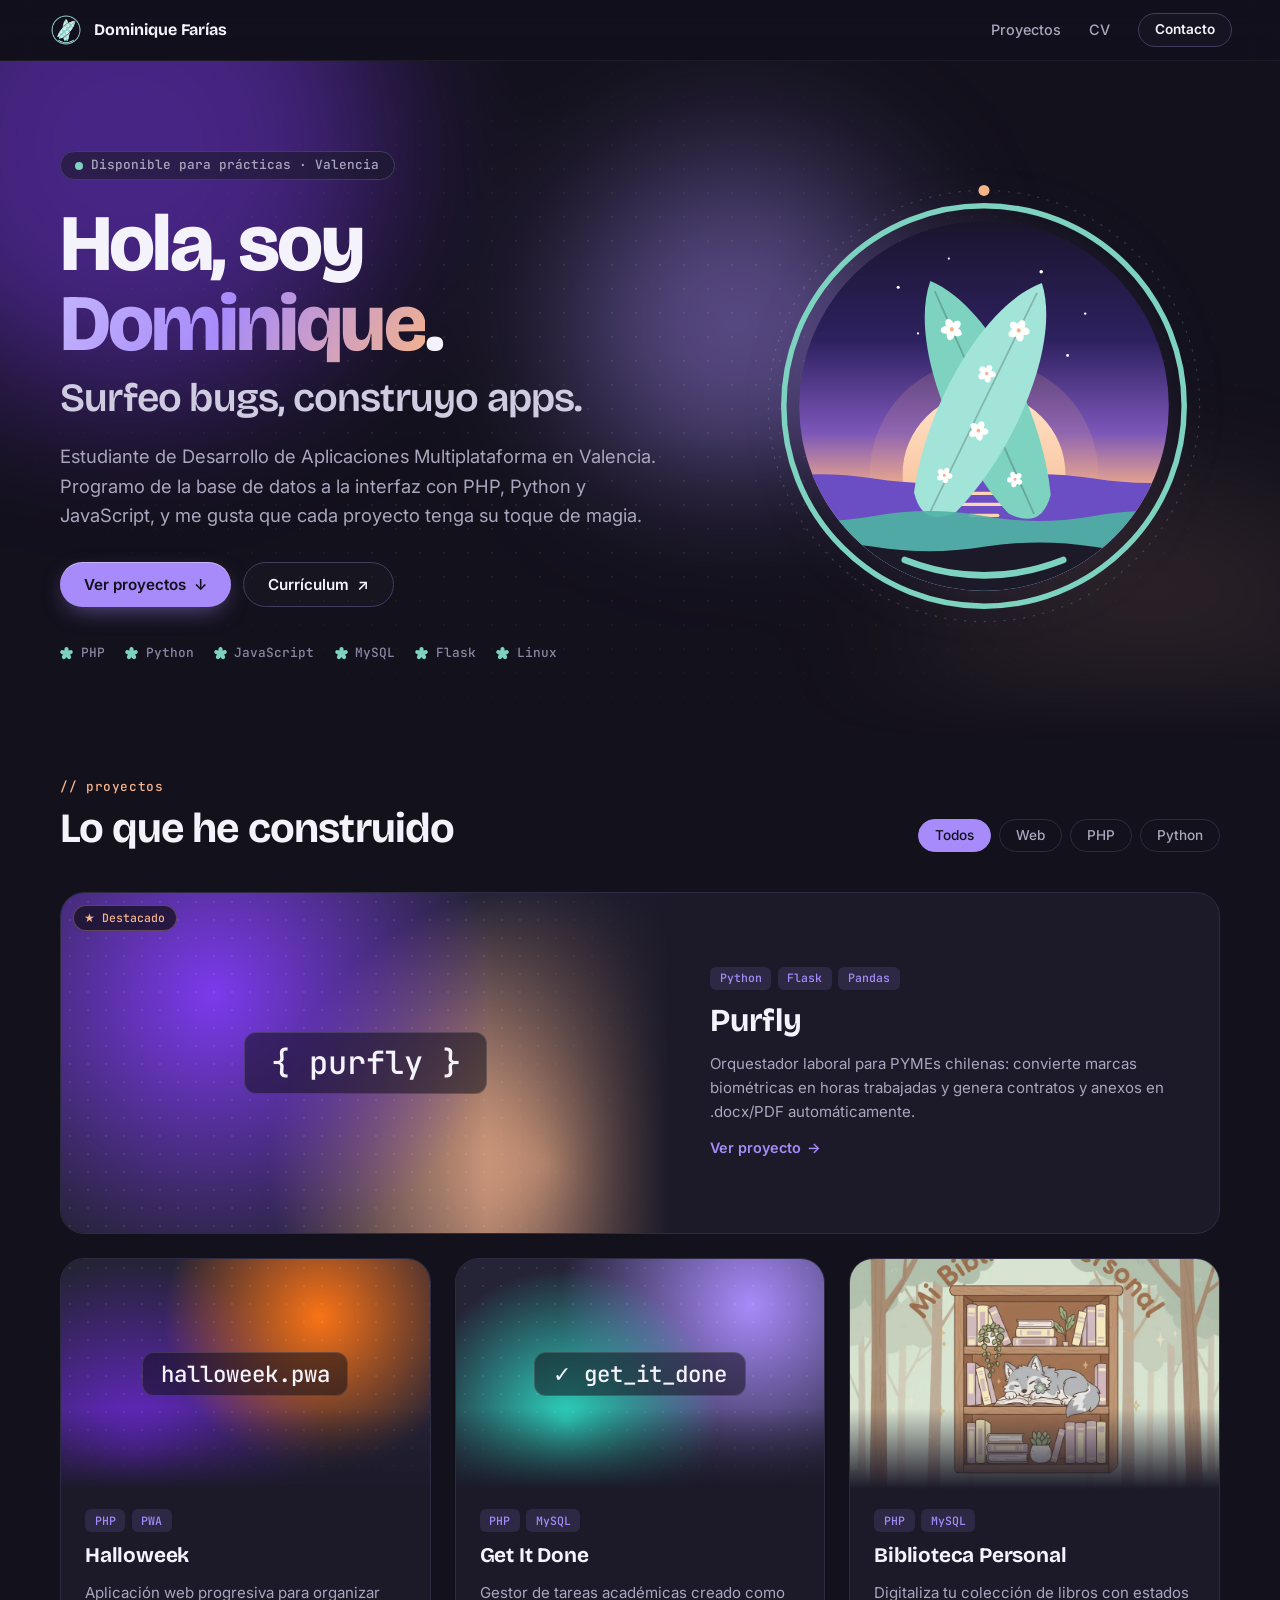
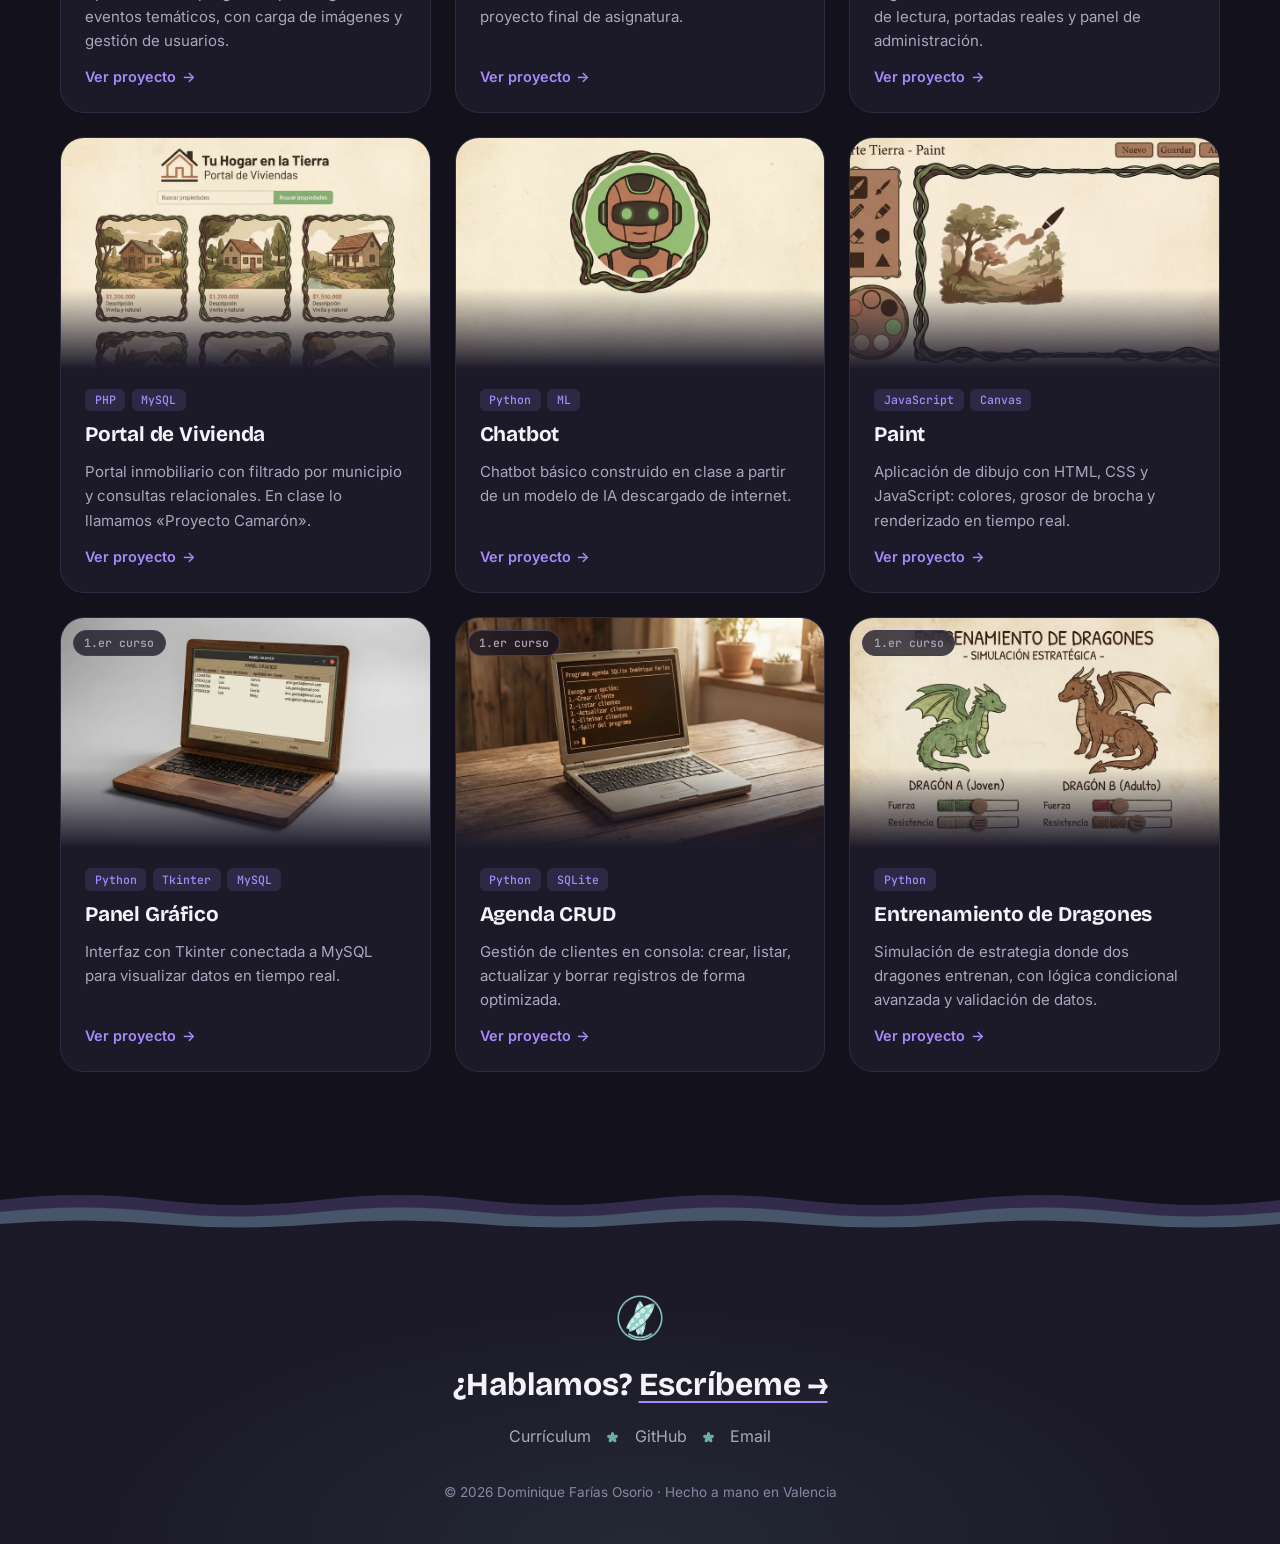
==== commit e0e305e5: "." ====
--- a/index.html
+++ b/index.html
@@ -14,9 +14,9 @@
     href="https://fonts.googleapis.com/css2?family=Bricolage+Grotesque:opsz,wght@12..96,500..800&family=Inter:wght@400;500;600&family=JetBrains+Mono:wght@400;500&display=swap"
     rel="stylesheet">
 
-  <link rel="stylesheet" href="css/tokens.css?v=2">
-  <link rel="stylesheet" href="css/base.css?v=2">
-  <link rel="stylesheet" href="css/index.css?v=7">
+  <link rel="stylesheet" href="css/tokens.css?v=4">
+  <link rel="stylesheet" href="css/base.css?v=3">
+  <link rel="stylesheet" href="css/index.css?v=9">
   <script>document.documentElement.classList.add('js');</script>
   <script src="js/main.js?v=2" defer></script>
 </head>
@@ -38,26 +38,102 @@
   <header class="hero">
     <div class="hero-aurora" aria-hidden="true"><span></span><span></span><span></span></div>
 
-    <p class="hero-status"><span class="dot"></span> Disponible para prácticas<span class="status-place"> · Valencia</span></p>
-    <h1 class="hero-title">Hola, soy <span class="text-gradient">Dominique</span>.<br>Construyo apps que resuelven
-      cosas reales.</h1>
-    <p class="hero-lede">Estudiante de Desarrollo de Aplicaciones Multiplataforma. Trabajo de la base de datos a la
-      interfaz con PHP, Python y JavaScript.</p>
-
-    <div class="hero-actions">
-      <a href="#proyectos" class="btn btn-primary">Ver proyectos <span aria-hidden="true">↓</span></a>
-      <a href="https://dominiquefarias.github.io/Curriculum/" class="btn btn-ghost">Currículum <span
-          aria-hidden="true">↗</span></a>
-    </div>
-
-    <ul class="hero-stack" aria-label="Tecnologías">
-      <li>PHP</li>
-      <li>Python</li>
-      <li>JavaScript</li>
-      <li>MySQL</li>
-      <li>Flask</li>
-      <li>Linux</li>
-    </ul>
+    <div class="hero-inner">
+      <div class="hero-copy">
+        <p class="hero-status"><span class="dot"></span> Disponible para prácticas<span class="status-place"> · Valencia</span></p>
+        <h1 class="hero-title">Hola, soy <span class="text-gradient">Dominique</span>.
+          <span class="hero-sub">Surfeo bugs, construyo apps.</span></h1>
+        <p class="hero-lede">Estudiante de Desarrollo de Aplicaciones Multiplataforma en Valencia. Programo de la base de
+          datos a la interfaz con PHP, Python y JavaScript, y me gusta que cada proyecto tenga su toque de magia.</p>
+
+        <div class="hero-actions">
+          <a href="#proyectos" class="btn btn-primary">Ver proyectos <span aria-hidden="true">↓</span></a>
+          <a href="https://dominiquefarias.github.io/Curriculum/" class="btn btn-ghost">Currículum <span
+              aria-hidden="true">↗</span></a>
+        </div>
+
+        <ul class="hero-stack" aria-label="Tecnologías">
+          <li>PHP</li>
+          <li>Python</li>
+          <li>JavaScript</li>
+          <li>MySQL</li>
+          <li>Flask</li>
+          <li>Linux</li>
+        </ul>
+      </div>
+
+      <!-- Sello: el logo convertido en escena (atardecer, tablas con hibiscos y olas) -->
+      <div class="hero-scene" aria-hidden="true">
+        <svg viewBox="0 0 400 400">
+          <defs>
+            <clipPath id="ojo-de-buey"><circle cx="200" cy="200" r="168"/></clipPath>
+            <linearGradient id="cielo" x1="0" y1="0" x2="0" y2="1">
+              <stop offset="0" stop-color="#14111E"/>
+              <stop offset=".35" stop-color="#2E2160"/>
+              <stop offset=".56" stop-color="#7B56B8"/>
+              <stop offset=".68" stop-color="#E8A58E"/>
+            </linearGradient>
+            <linearGradient id="sol" x1="0" y1="0" x2="0" y2="1">
+              <stop offset="0" stop-color="#FFE2C6"/>
+              <stop offset="1" stop-color="#F5B38A"/>
+            </linearGradient>
+            <symbol id="flor" viewBox="-10 -10 20 20">
+              <g fill="#fff">
+                <ellipse cy="-4.6" rx="3.2" ry="4.6"/>
+                <ellipse cy="-4.6" rx="3.2" ry="4.6" transform="rotate(72)"/>
+                <ellipse cy="-4.6" rx="3.2" ry="4.6" transform="rotate(144)"/>
+                <ellipse cy="-4.6" rx="3.2" ry="4.6" transform="rotate(216)"/>
+                <ellipse cy="-4.6" rx="3.2" ry="4.6" transform="rotate(288)"/>
+              </g>
+              <circle r="1.7" fill="#F5B38A"/>
+            </symbol>
+          </defs>
+
+          <g clip-path="url(#ojo-de-buey)">
+            <rect width="400" height="400" fill="url(#cielo)"/>
+            <g fill="#fff">
+              <circle class="star" cx="122" cy="92" r="1.4"/>
+              <circle class="star" cx="168" cy="66" r="1"/>
+              <circle class="star" cx="252" cy="78" r="1.6"/>
+              <circle class="star" cx="292" cy="116" r="1.1"/>
+              <circle class="star" cx="140" cy="134" r="1"/>
+              <circle class="star" cx="276" cy="154" r="1.3"/>
+            </g>
+            <circle cx="200" cy="262" r="104" fill="#F5B38A" opacity=".16"/>
+            <circle cx="200" cy="262" r="74" fill="url(#sol)"/>
+            <path class="wave wave--back" d="M0 266 Q 50 258 100 266 T 200 266 T 300 266 T 400 266 T 500 266 T 600 266 T 700 266 T 800 266 V 400 H 0 Z" fill="#6B4DC4"/>
+            <g fill="#FFD4B3">
+              <rect class="shimmer" x="165" y="278" width="70" height="3" rx="1.5"/>
+              <rect class="shimmer" x="176" y="288" width="48" height="3" rx="1.5"/>
+              <rect class="shimmer" x="186" y="298" width="28" height="3" rx="1.5"/>
+            </g>
+            <g transform="translate(200 196)">
+              <g class="boards">
+            <g transform="rotate(-24)">
+              <path d="M0 -120 C 40 -78 45 30 21 102 Q 0 128 -21 102 C -45 30 -40 -78 0 -120 Z" fill="#7DD3C0"/>
+              <path d="M0 -110 V 112" stroke="rgba(19, 17, 28, .22)" stroke-width="1.6"/>
+              <use href="#flor" x="-11" y="-83" width="22" height="22"/><use href="#flor" x="-18" y="-33" width="18" height="18"/><use href="#flor" x="-3" y="16" width="20" height="20"/><use href="#flor" x="-11" y="68" width="16" height="16"/>
+            </g>
+            <g transform="rotate(26)">
+              <path d="M0 -120 C 40 -78 45 30 21 102 Q 0 128 -21 102 C -45 30 -40 -78 0 -120 Z" fill="#A3E4D8"/>
+              <path d="M0 -110 V 112" stroke="rgba(19, 17, 28, .22)" stroke-width="1.6"/>
+              <use href="#flor" x="-11" y="-83" width="22" height="22"/><use href="#flor" x="-18" y="-33" width="18" height="18"/><use href="#flor" x="-3" y="16" width="20" height="20"/><use href="#flor" x="-11" y="68" width="16" height="16"/>
+            </g>
+              </g>
+            </g>
+            <path class="wave wave--mid" d="M-100 300 Q -50 291 0 300 T 100 300 T 200 300 T 300 300 T 400 300 T 500 300 T 600 300 T 700 300 T 800 300 V 400 H -100 Z" fill="#4FB3A3" opacity=".9"/>
+            <path class="wave wave--front" d="M0 328 Q 50 320 100 328 T 200 328 T 300 328 T 400 328 T 500 328 T 600 328 T 700 328 T 800 328 V 400 H 0 Z" fill="#1C1A29"/>
+          </g>
+
+          <path d="M128 340 Q 200 368 272 340" fill="none" stroke="#7DD3C0" stroke-width="6" stroke-linecap="round"/>
+          <circle cx="200" cy="200" r="182" fill="none" stroke="#7DD3C0" stroke-width="5"/>
+          <g class="orbit">
+            <circle cx="200" cy="200" r="196" fill="none" stroke="rgba(125, 211, 192, .25)" stroke-width="1" stroke-dasharray="2 7"/>
+            <circle cx="200" cy="4" r="5" fill="#F5B38A"/>
+          </g>
+        </svg>
+      </div>
+    </div>
   </header>
 
   <main id="proyectos" class="projects">
@@ -236,6 +312,14 @@
   </main>
 
   <footer class="site-footer">
+    <div class="waves" aria-hidden="true">
+        <svg viewBox="0 0 1200 70" preserveAspectRatio="none">
+            <path class="wave-back" d="M0 28 Q 75 18 150 28 T 300 28 T 450 28 T 600 28 T 750 28 T 900 28 T 1050 28 T 1200 28 T 1350 28 T 1500 28 T 1650 28 T 1800 28 T 1950 28 T 2100 28 T 2250 28 T 2400 28 V 70 H 0 Z" fill="rgba(167, 139, 250, .22)"/>
+            <path class="wave-mid" d="M0 40 Q 75 31 150 40 T 300 40 T 450 40 T 600 40 T 750 40 T 900 40 T 1050 40 T 1200 40 T 1350 40 T 1500 40 T 1650 40 T 1800 40 T 1950 40 T 2100 40 T 2250 40 T 2400 40 V 70 H 0 Z" fill="rgba(125, 211, 192, .25)"/>
+            <path class="wave-front" d="M0 52 Q 75 45 150 52 T 300 52 T 450 52 T 600 52 T 750 52 T 900 52 T 1050 52 T 1200 52 T 1350 52 T 1500 52 T 1650 52 T 1800 52 T 1950 52 T 2100 52 T 2250 52 T 2400 52 V 70 H 0 Z"/>
+        </svg>
+    </div>
+    <img class="footer-logo" src="img/favicon1.png" alt="" width="56" height="56">
     <p class="footer-cta">¿Hablamos? <a href="mailto:dominiquefarias21@gmail.com">Escríbeme →</a></p>
     <ul class="footer-links">
       <li><a href="https://dominiquefarias.github.io/Curriculum/">Currículum</a></li>
--- a/css/tokens.css
+++ b/css/tokens.css
@@ -21,7 +21,9 @@
     --on-primary: #13111C;
     --secondary: #F5B38A;
     --secondary-soft: rgba(245, 179, 138, .12);
-    --success: #7DD3C0;
+    --mint: #7DD3C0;            /* color del logo */
+    --success: var(--mint);
+    --flor: url("data:image/svg+xml,%3Csvg xmlns='http://www.w3.org/2000/svg' viewBox='-10 -10 20 20'%3E%3Cellipse cy='-5' rx='3.3' ry='5'/%3E%3Cellipse cy='-5' rx='3.3' ry='5' transform='rotate(72)'/%3E%3Cellipse cy='-5' rx='3.3' ry='5' transform='rotate(144)'/%3E%3Cellipse cy='-5' rx='3.3' ry='5' transform='rotate(216)'/%3E%3Cellipse cy='-5' rx='3.3' ry='5' transform='rotate(288)'/%3E%3C/svg%3E");  /* hibisco del logo (máscara) */
     --gradient-brand: linear-gradient(120deg, #C4B5FD 0%, #A78BFA 45%, #F5B38A 100%);
 
     /* Tipografía */
--- a/css/base.css
+++ b/css/base.css
@@ -224,12 +224,54 @@
     to { opacity: 1; translate: 0 0; }
 }
 
+/* --- Olas (sello del logo): borde inferior del hero y superior del footer --- */
+.waves {
+    position: absolute;
+    left: 0;
+    right: 0;
+    height: 70px;
+    overflow: hidden;
+    pointer-events: none;
+}
+
+.waves svg {
+    display: block;
+    width: 100%;
+    height: 100%;
+}
+
+.waves path { animation: waves-flow 18s linear infinite; }
+.waves .wave-mid { animation-duration: 13s; animation-direction: reverse; }
+.waves .wave-front { animation-duration: 24s; fill: var(--wave-fill, var(--bg)); }
+
+@keyframes waves-flow {
+    to { transform: translateX(-1200px); }
+}
+
 /* --- Footer --- */
 .site-footer {
-    padding: 3.5rem 20px 2.5rem;
+    position: relative;
+    padding: calc(70px + 3rem) 20px 2.5rem;
     text-align: center;
-    border-top: 1px solid var(--border);
-    background: radial-gradient(60% 120% at 50% 100%, rgba(167, 139, 250, .08), transparent 70%);
+    background:
+        radial-gradient(60% 90% at 50% 100%, rgba(125, 211, 192, .08), transparent 70%) no-repeat,
+        linear-gradient(to bottom, transparent 69px, var(--surface) 69px);
+}
+
+.site-footer .waves {
+    --wave-fill: var(--surface);
+    top: 0;
+}
+
+.footer-logo {
+    width: 56px;
+    height: 56px;
+    margin: 0 auto 1.25rem;
+    animation: float 6s ease-in-out infinite;
+}
+
+@keyframes float {
+    50% { transform: translateY(-6px) rotate(-4deg); }
 }
 
 .footer-cta {
@@ -248,8 +290,9 @@
 
 .footer-links {
     display: flex;
+    flex-wrap: wrap;
     justify-content: center;
-    gap: 1.5rem;
+    gap: .5rem 1rem;
     margin: 0 0 2rem;
     padding: 0;
     list-style: none;
@@ -262,6 +305,23 @@
 }
 
 .footer-links a:hover { color: var(--text); }
+
+.footer-links li {
+    display: flex;
+    align-items: center;
+    gap: 1rem;
+}
+
+/* Hibisco como separador */
+.footer-links li + li::before {
+    content: "";
+    width: .7rem;
+    height: .7rem;
+    background: var(--mint);
+    -webkit-mask: var(--flor) center / contain no-repeat;
+    mask: var(--flor) center / contain no-repeat;
+    opacity: .8;
+}
 
 .footer-meta {
     margin: 0;
--- a/css/index.css
+++ b/css/index.css
@@ -6,8 +6,23 @@
     position: relative;
     isolation: isolate;
     overflow: hidden;
-    text-align: center;
-    padding: clamp(80px, 14vh, 140px) 20px clamp(60px, 10vh, 100px);
+    padding: clamp(56px, 10vh, 110px) clamp(16px, 5vw, 48px) clamp(56px, 9vh, 96px);
+}
+
+.hero-inner {
+    display: grid;
+    grid-template-columns: minmax(0, 1fr);
+    gap: 40px;
+    align-items: center;
+    max-width: 1160px;
+    margin: 0 auto;
+}
+
+@media (min-width: 920px) {
+    .hero-inner {
+        grid-template-columns: minmax(0, 1.15fr) minmax(0, .85fr);
+        gap: 48px;
+    }
 }
 
 /* Malla de puntos que se difumina hacia los bordes */
@@ -51,16 +66,24 @@
 }
 
 .hero-title {
-    margin: 0 auto;
-    max-width: 18ch;
-    font: 700 clamp(2.4rem, 6vw, 4.5rem)/1.05 var(--font-display);
-    letter-spacing: -.03em;
+    margin: 0;
+    font: 800 clamp(2.6rem, 6.4vw, 5rem)/1 var(--font-display);
+    letter-spacing: -.035em;
     text-wrap: balance;
 }
 
+.hero-sub {
+    display: block;
+    margin-top: .35em;
+    color: #CFCBE0;
+    font-size: .5em;
+    font-weight: 600;
+    letter-spacing: -.02em;
+}
+
 .hero-lede {
-    max-width: 56ch;
-    margin: 1.25rem auto 0;
+    max-width: 52ch;
+    margin: 1.5rem 0 0;
     color: var(--text-muted);
     font-size: clamp(1rem, 1.6vw, 1.15rem);
     text-wrap: pretty;
@@ -69,7 +92,6 @@
 .hero-actions {
     display: flex;
     flex-wrap: wrap;
-    justify-content: center;
     gap: .75rem;
     margin-top: 2rem;
 }
@@ -77,16 +99,102 @@
 .hero-stack {
     display: flex;
     flex-wrap: wrap;
-    justify-content: center;
-    gap: .5rem 1.25rem;
-    margin: 3rem 0 0;
+    gap: .6rem 1.25rem;
+    margin: 2.5rem 0 0;
     padding: 0;
     list-style: none;
     font: 500 .8rem/1 var(--font-mono);
     color: var(--text-subtle);
 }
 
-.hero-stack li::before { content: "▹ "; color: var(--primary); }
+.hero-stack li {
+    display: inline-flex;
+    align-items: center;
+    gap: .45rem;
+}
+
+/* Hibisco del logo como viñeta */
+.hero-stack li::before {
+    content: "";
+    width: .85rem;
+    height: .85rem;
+    background: var(--mint);
+    -webkit-mask: var(--flor) center / contain no-repeat;
+    mask: var(--flor) center / contain no-repeat;
+}
+
+/* --- Sello: el logo convertido en escena animada --- */
+.hero-scene {
+    position: relative;
+    justify-self: center;
+    width: min(100%, 440px);
+    aspect-ratio: 1;
+}
+
+.hero-scene::before {
+    content: "";
+    position: absolute;
+    inset: 10%;
+    z-index: -1;
+    border-radius: 50%;
+    background: radial-gradient(circle, rgba(245, 179, 138, .4), rgba(167, 139, 250, .3) 45%, transparent 70%);
+    filter: blur(40px);
+}
+
+.hero-scene svg {
+    display: block;
+    width: 100%;
+    height: 100%;
+    overflow: visible;
+}
+
+@media (max-width: 919px) {
+    .hero-scene { order: -1; width: min(64vw, 260px); }
+}
+
+.wave { animation: wave-move 12s linear infinite; }
+.wave--mid { animation-duration: 9s; animation-direction: reverse; }
+.wave--front { animation-duration: 7s; }
+
+@keyframes wave-move {
+    to { transform: translateX(-400px); }
+}
+
+.boards { animation: bob 6s ease-in-out infinite; }
+
+@keyframes bob {
+    50% { transform: translateY(-7px) rotate(-1.5deg); }
+}
+
+.star { animation: twinkle 3.5s ease-in-out infinite; }
+.star:nth-child(2n) { animation-delay: -1.2s; }
+.star:nth-child(3n) { animation-delay: -2.4s; }
+
+@keyframes twinkle {
+    50% { opacity: .2; }
+}
+
+.shimmer {
+    transform-box: fill-box;
+    transform-origin: center;
+    animation: shimmer 3s ease-in-out infinite;
+}
+
+.shimmer:nth-child(2) { animation-delay: -1s; }
+.shimmer:nth-child(3) { animation-delay: -2s; }
+
+@keyframes shimmer {
+    50% { opacity: .35; transform: scaleX(.75); }
+}
+
+.orbit {
+    transform-origin: 200px 200px;
+    animation: orbit 40s linear infinite;
+}
+
+@keyframes orbit {
+    to { transform: rotate(360deg); }
+}
 
 /* --- Sección de proyectos --- */
 .projects {
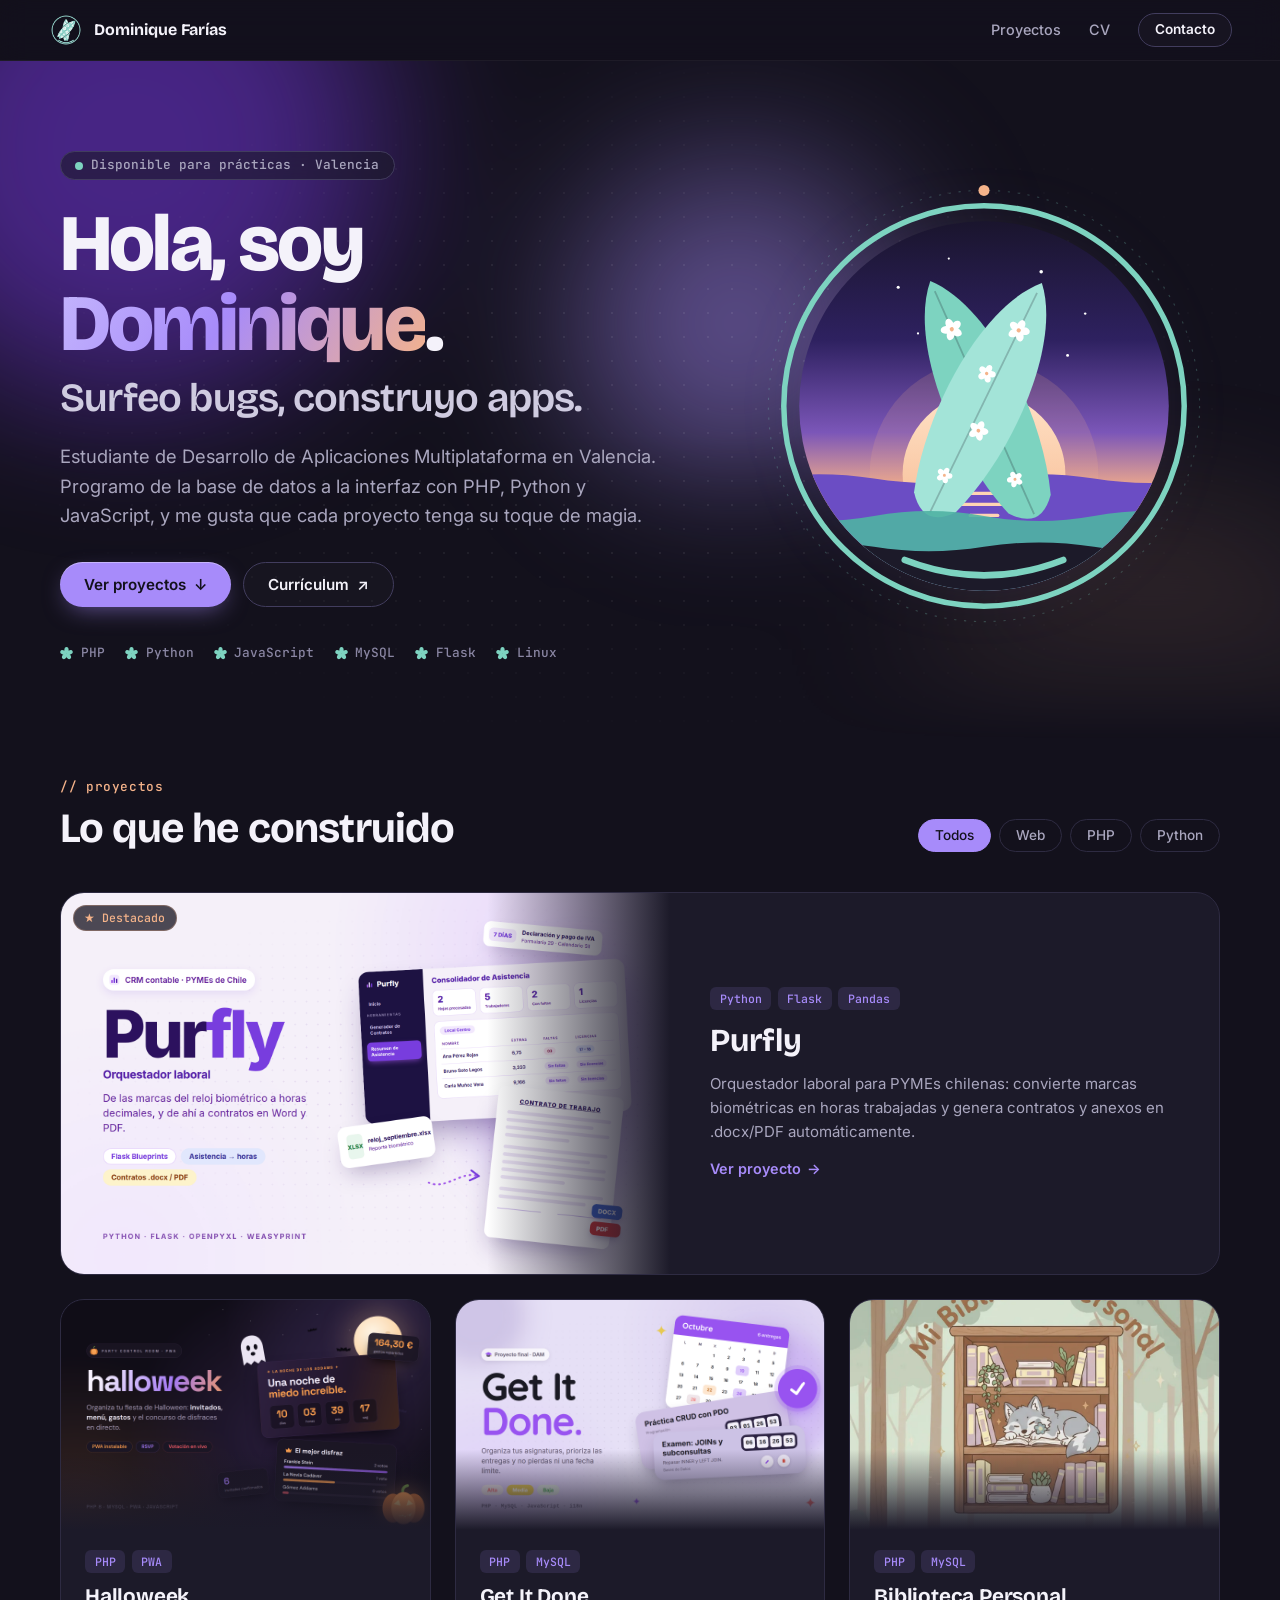
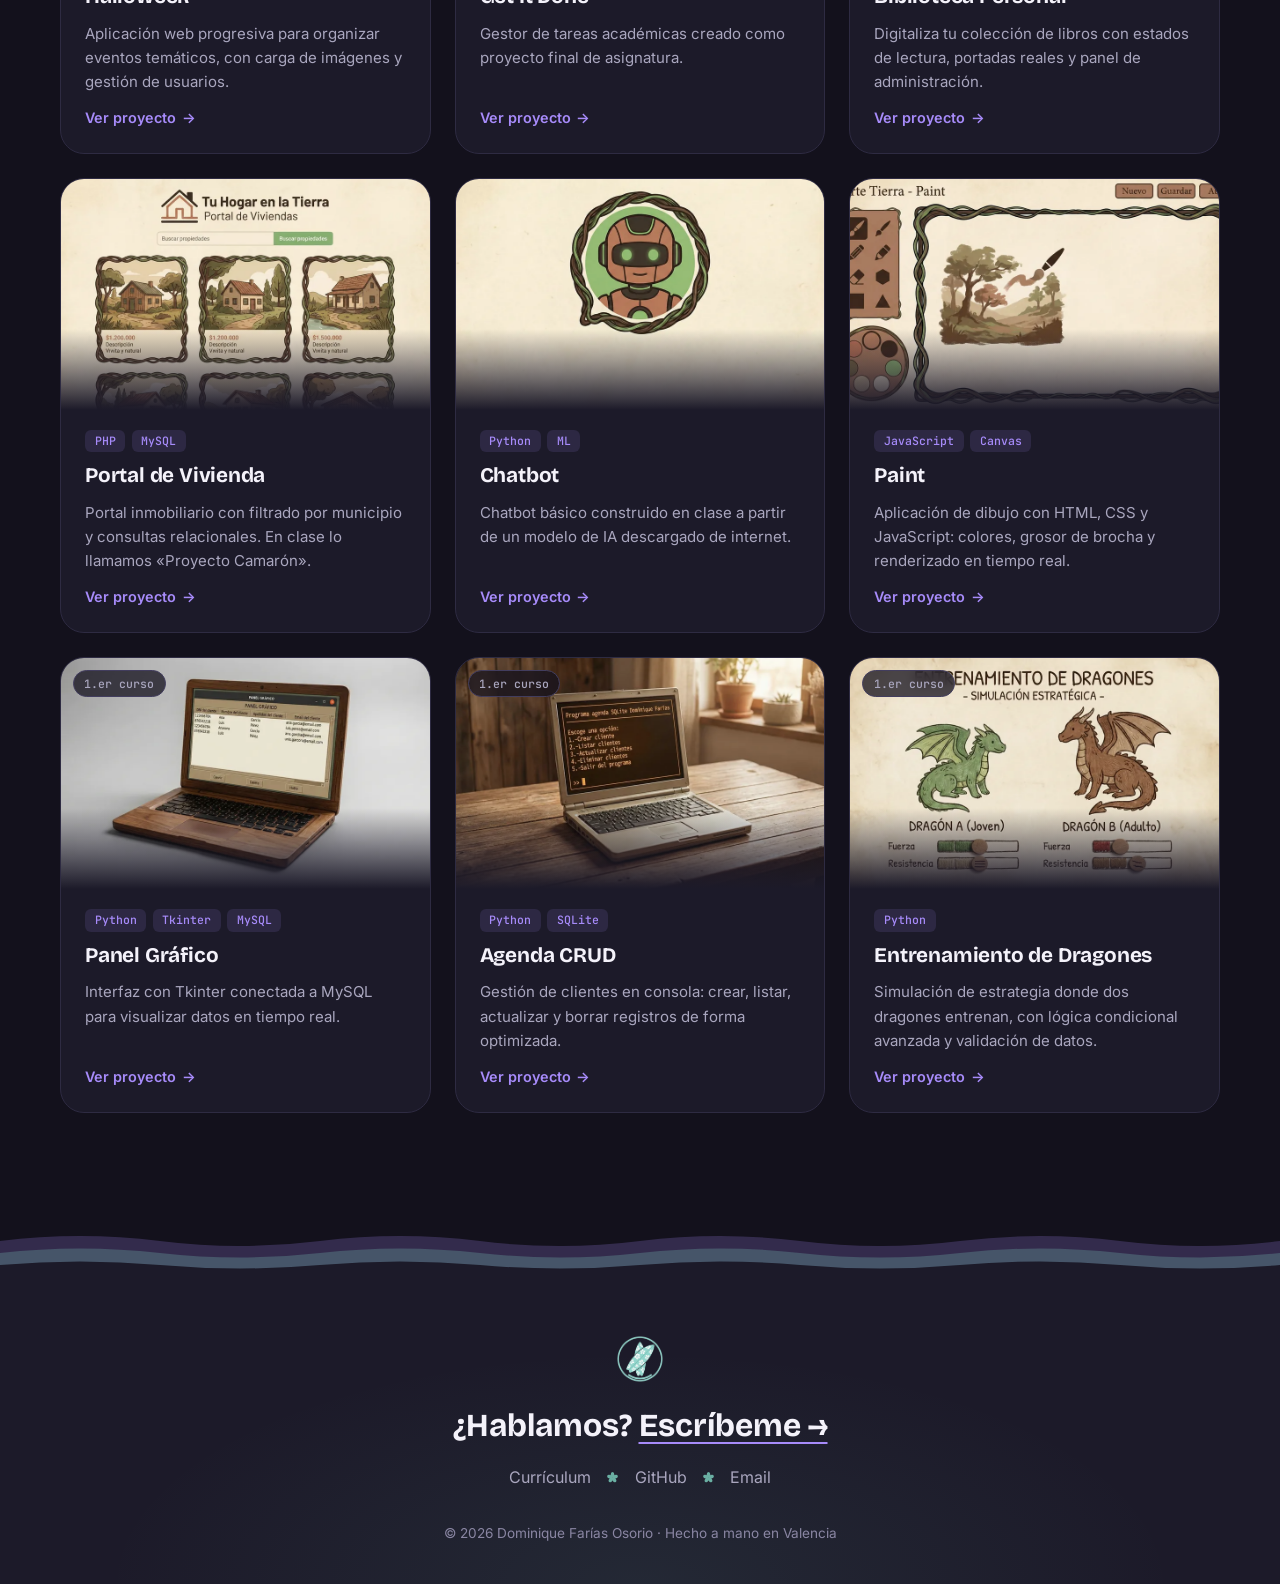
==== commit 9f3e244e: "." ====
--- a/index.html
+++ b/index.html
@@ -40,10 +40,13 @@
 
     <div class="hero-inner">
       <div class="hero-copy">
-        <p class="hero-status"><span class="dot"></span> Disponible para prácticas<span class="status-place"> · Valencia</span></p>
+        <p class="hero-status"><span class="dot"></span> Disponible para prácticas<span class="status-place"> ·
+            Valencia</span></p>
         <h1 class="hero-title">Hola, soy <span class="text-gradient">Dominique</span>.
-          <span class="hero-sub">Surfeo bugs, construyo apps.</span></h1>
-        <p class="hero-lede">Estudiante de Desarrollo de Aplicaciones Multiplataforma en Valencia. Programo de la base de
+          <span class="hero-sub">Surfeo bugs, construyo apps.</span>
+        </h1>
+        <p class="hero-lede">Estudiante de Desarrollo de Aplicaciones Multiplataforma en Valencia. Programo de la base
+          de
           datos a la interfaz con PHP, Python y JavaScript, y me gusta que cada proyecto tenga su toque de magia.</p>
 
         <div class="hero-actions">
@@ -66,70 +69,85 @@
       <div class="hero-scene" aria-hidden="true">
         <svg viewBox="0 0 400 400">
           <defs>
-            <clipPath id="ojo-de-buey"><circle cx="200" cy="200" r="168"/></clipPath>
+            <clipPath id="ojo-de-buey">
+              <circle cx="200" cy="200" r="168" />
+            </clipPath>
             <linearGradient id="cielo" x1="0" y1="0" x2="0" y2="1">
-              <stop offset="0" stop-color="#14111E"/>
-              <stop offset=".35" stop-color="#2E2160"/>
-              <stop offset=".56" stop-color="#7B56B8"/>
-              <stop offset=".68" stop-color="#E8A58E"/>
+              <stop offset="0" stop-color="#14111E" />
+              <stop offset=".35" stop-color="#2E2160" />
+              <stop offset=".56" stop-color="#7B56B8" />
+              <stop offset=".68" stop-color="#E8A58E" />
             </linearGradient>
             <linearGradient id="sol" x1="0" y1="0" x2="0" y2="1">
-              <stop offset="0" stop-color="#FFE2C6"/>
-              <stop offset="1" stop-color="#F5B38A"/>
+              <stop offset="0" stop-color="#FFE2C6" />
+              <stop offset="1" stop-color="#F5B38A" />
             </linearGradient>
             <symbol id="flor" viewBox="-10 -10 20 20">
               <g fill="#fff">
-                <ellipse cy="-4.6" rx="3.2" ry="4.6"/>
-                <ellipse cy="-4.6" rx="3.2" ry="4.6" transform="rotate(72)"/>
-                <ellipse cy="-4.6" rx="3.2" ry="4.6" transform="rotate(144)"/>
-                <ellipse cy="-4.6" rx="3.2" ry="4.6" transform="rotate(216)"/>
-                <ellipse cy="-4.6" rx="3.2" ry="4.6" transform="rotate(288)"/>
+                <ellipse cy="-4.6" rx="3.2" ry="4.6" />
+                <ellipse cy="-4.6" rx="3.2" ry="4.6" transform="rotate(72)" />
+                <ellipse cy="-4.6" rx="3.2" ry="4.6" transform="rotate(144)" />
+                <ellipse cy="-4.6" rx="3.2" ry="4.6" transform="rotate(216)" />
+                <ellipse cy="-4.6" rx="3.2" ry="4.6" transform="rotate(288)" />
               </g>
-              <circle r="1.7" fill="#F5B38A"/>
+              <circle r="1.7" fill="#F5B38A" />
             </symbol>
           </defs>
 
           <g clip-path="url(#ojo-de-buey)">
-            <rect width="400" height="400" fill="url(#cielo)"/>
+            <rect width="400" height="400" fill="url(#cielo)" />
             <g fill="#fff">
-              <circle class="star" cx="122" cy="92" r="1.4"/>
-              <circle class="star" cx="168" cy="66" r="1"/>
-              <circle class="star" cx="252" cy="78" r="1.6"/>
-              <circle class="star" cx="292" cy="116" r="1.1"/>
-              <circle class="star" cx="140" cy="134" r="1"/>
-              <circle class="star" cx="276" cy="154" r="1.3"/>
+              <circle class="star" cx="122" cy="92" r="1.4" />
+              <circle class="star" cx="168" cy="66" r="1" />
+              <circle class="star" cx="252" cy="78" r="1.6" />
+              <circle class="star" cx="292" cy="116" r="1.1" />
+              <circle class="star" cx="140" cy="134" r="1" />
+              <circle class="star" cx="276" cy="154" r="1.3" />
             </g>
-            <circle cx="200" cy="262" r="104" fill="#F5B38A" opacity=".16"/>
-            <circle cx="200" cy="262" r="74" fill="url(#sol)"/>
-            <path class="wave wave--back" d="M0 266 Q 50 258 100 266 T 200 266 T 300 266 T 400 266 T 500 266 T 600 266 T 700 266 T 800 266 V 400 H 0 Z" fill="#6B4DC4"/>
+            <circle cx="200" cy="262" r="104" fill="#F5B38A" opacity=".16" />
+            <circle cx="200" cy="262" r="74" fill="url(#sol)" />
+            <path class="wave wave--back"
+              d="M0 266 Q 50 258 100 266 T 200 266 T 300 266 T 400 266 T 500 266 T 600 266 T 700 266 T 800 266 V 400 H 0 Z"
+              fill="#6B4DC4" />
             <g fill="#FFD4B3">
-              <rect class="shimmer" x="165" y="278" width="70" height="3" rx="1.5"/>
-              <rect class="shimmer" x="176" y="288" width="48" height="3" rx="1.5"/>
-              <rect class="shimmer" x="186" y="298" width="28" height="3" rx="1.5"/>
+              <rect class="shimmer" x="165" y="278" width="70" height="3" rx="1.5" />
+              <rect class="shimmer" x="176" y="288" width="48" height="3" rx="1.5" />
+              <rect class="shimmer" x="186" y="298" width="28" height="3" rx="1.5" />
             </g>
             <g transform="translate(200 196)">
               <g class="boards">
-            <g transform="rotate(-24)">
-              <path d="M0 -120 C 40 -78 45 30 21 102 Q 0 128 -21 102 C -45 30 -40 -78 0 -120 Z" fill="#7DD3C0"/>
-              <path d="M0 -110 V 112" stroke="rgba(19, 17, 28, .22)" stroke-width="1.6"/>
-              <use href="#flor" x="-11" y="-83" width="22" height="22"/><use href="#flor" x="-18" y="-33" width="18" height="18"/><use href="#flor" x="-3" y="16" width="20" height="20"/><use href="#flor" x="-11" y="68" width="16" height="16"/>
-            </g>
-            <g transform="rotate(26)">
-              <path d="M0 -120 C 40 -78 45 30 21 102 Q 0 128 -21 102 C -45 30 -40 -78 0 -120 Z" fill="#A3E4D8"/>
-              <path d="M0 -110 V 112" stroke="rgba(19, 17, 28, .22)" stroke-width="1.6"/>
-              <use href="#flor" x="-11" y="-83" width="22" height="22"/><use href="#flor" x="-18" y="-33" width="18" height="18"/><use href="#flor" x="-3" y="16" width="20" height="20"/><use href="#flor" x="-11" y="68" width="16" height="16"/>
-            </g>
+                <g transform="rotate(-24)">
+                  <path d="M0 -120 C 40 -78 45 30 21 102 Q 0 128 -21 102 C -45 30 -40 -78 0 -120 Z" fill="#7DD3C0" />
+                  <path d="M0 -110 V 112" stroke="rgba(19, 17, 28, .22)" stroke-width="1.6" />
+                  <use href="#flor" x="-11" y="-83" width="22" height="22" />
+                  <use href="#flor" x="-18" y="-33" width="18" height="18" />
+                  <use href="#flor" x="-3" y="16" width="20" height="20" />
+                  <use href="#flor" x="-11" y="68" width="16" height="16" />
+                </g>
+                <g transform="rotate(26)">
+                  <path d="M0 -120 C 40 -78 45 30 21 102 Q 0 128 -21 102 C -45 30 -40 -78 0 -120 Z" fill="#A3E4D8" />
+                  <path d="M0 -110 V 112" stroke="rgba(19, 17, 28, .22)" stroke-width="1.6" />
+                  <use href="#flor" x="-11" y="-83" width="22" height="22" />
+                  <use href="#flor" x="-18" y="-33" width="18" height="18" />
+                  <use href="#flor" x="-3" y="16" width="20" height="20" />
+                  <use href="#flor" x="-11" y="68" width="16" height="16" />
+                </g>
               </g>
             </g>
-            <path class="wave wave--mid" d="M-100 300 Q -50 291 0 300 T 100 300 T 200 300 T 300 300 T 400 300 T 500 300 T 600 300 T 700 300 T 800 300 V 400 H -100 Z" fill="#4FB3A3" opacity=".9"/>
-            <path class="wave wave--front" d="M0 328 Q 50 320 100 328 T 200 328 T 300 328 T 400 328 T 500 328 T 600 328 T 700 328 T 800 328 V 400 H 0 Z" fill="#1C1A29"/>
+            <path class="wave wave--mid"
+              d="M-100 300 Q -50 291 0 300 T 100 300 T 200 300 T 300 300 T 400 300 T 500 300 T 600 300 T 700 300 T 800 300 V 400 H -100 Z"
+              fill="#4FB3A3" opacity=".9" />
+            <path class="wave wave--front"
+              d="M0 328 Q 50 320 100 328 T 200 328 T 300 328 T 400 328 T 500 328 T 600 328 T 700 328 T 800 328 V 400 H 0 Z"
+              fill="#1C1A29" />
           </g>
 
-          <path d="M128 340 Q 200 368 272 340" fill="none" stroke="#7DD3C0" stroke-width="6" stroke-linecap="round"/>
-          <circle cx="200" cy="200" r="182" fill="none" stroke="#7DD3C0" stroke-width="5"/>
+          <path d="M128 340 Q 200 368 272 340" fill="none" stroke="#7DD3C0" stroke-width="6" stroke-linecap="round" />
+          <circle cx="200" cy="200" r="182" fill="none" stroke="#7DD3C0" stroke-width="5" />
           <g class="orbit">
-            <circle cx="200" cy="200" r="196" fill="none" stroke="rgba(125, 211, 192, .25)" stroke-width="1" stroke-dasharray="2 7"/>
-            <circle cx="200" cy="4" r="5" fill="#F5B38A"/>
+            <circle cx="200" cy="200" r="196" fill="none" stroke="rgba(125, 211, 192, .25)" stroke-width="1"
+              stroke-dasharray="2 7" />
+            <circle cx="200" cy="4" r="5" fill="#F5B38A" />
           </g>
         </svg>
       </div>
@@ -152,8 +170,8 @@
 
     <div class="projects-grid">
       <article class="card card--featured reveal" data-tags="python web">
-        <div class="card-media cover-art cover--purfly" aria-hidden="true">
-          <span class="cover-mark">{ purfly }</span>
+        <div class="card-media">
+          <img src="img/imagenes de proyecto/purfly_portada.png" alt="" loading="lazy">
           <span class="card-badge">★ Destacado</span>
         </div>
         <div class="card-body">
@@ -170,8 +188,8 @@
       </article>
 
       <article class="card reveal" data-tags="php web">
-        <div class="card-media cover-art cover--halloweek" aria-hidden="true">
-          <span class="cover-mark">halloweek.pwa</span>
+        <div class="card-media">
+          <img src="img/imagenes de proyecto/halloweek_portada.png" alt="" loading="lazy">
         </div>
         <div class="card-body">
           <ul class="card-tags">
@@ -179,14 +197,15 @@
             <li>PWA</li>
           </ul>
           <h3><a href="html/fiesta_halloween.html">Halloweek</a></h3>
-          <p>Aplicación web progresiva para organizar eventos temáticos, con carga de imágenes y gestión de usuarios.</p>
+          <p>Aplicación web progresiva para organizar eventos temáticos, con carga de imágenes y gestión de usuarios.
+          </p>
           <span class="card-cta" aria-hidden="true">Ver proyecto <span class="arrow">→</span></span>
         </div>
       </article>
 
       <article class="card reveal" data-tags="php web">
-        <div class="card-media cover-art cover--getitdone" aria-hidden="true">
-          <span class="cover-mark">✓ get_it_done</span>
+        <div class="card-media">
+          <img src="img/imagenes de proyecto/get_it_done_portada.png" alt="" loading="lazy">
         </div>
         <div class="card-body">
           <ul class="card-tags">
@@ -255,7 +274,8 @@
             <li>Canvas</li>
           </ul>
           <h3><a href="html/paint.html">Paint</a></h3>
-          <p>Aplicación de dibujo con HTML, CSS y JavaScript: colores, grosor de brocha y renderizado en tiempo real.</p>
+          <p>Aplicación de dibujo con HTML, CSS y JavaScript: colores, grosor de brocha y renderizado en tiempo real.
+          </p>
           <span class="card-cta" aria-hidden="true">Ver proyecto <span class="arrow">→</span></span>
         </div>
       </article>
@@ -313,11 +333,16 @@
 
   <footer class="site-footer">
     <div class="waves" aria-hidden="true">
-        <svg viewBox="0 0 1200 70" preserveAspectRatio="none">
-            <path class="wave-back" d="M0 28 Q 75 18 150 28 T 300 28 T 450 28 T 600 28 T 750 28 T 900 28 T 1050 28 T 1200 28 T 1350 28 T 1500 28 T 1650 28 T 1800 28 T 1950 28 T 2100 28 T 2250 28 T 2400 28 V 70 H 0 Z" fill="rgba(167, 139, 250, .22)"/>
-            <path class="wave-mid" d="M0 40 Q 75 31 150 40 T 300 40 T 450 40 T 600 40 T 750 40 T 900 40 T 1050 40 T 1200 40 T 1350 40 T 1500 40 T 1650 40 T 1800 40 T 1950 40 T 2100 40 T 2250 40 T 2400 40 V 70 H 0 Z" fill="rgba(125, 211, 192, .25)"/>
-            <path class="wave-front" d="M0 52 Q 75 45 150 52 T 300 52 T 450 52 T 600 52 T 750 52 T 900 52 T 1050 52 T 1200 52 T 1350 52 T 1500 52 T 1650 52 T 1800 52 T 1950 52 T 2100 52 T 2250 52 T 2400 52 V 70 H 0 Z"/>
-        </svg>
+      <svg viewBox="0 0 1200 70" preserveAspectRatio="none">
+        <path class="wave-back"
+          d="M0 28 Q 75 18 150 28 T 300 28 T 450 28 T 600 28 T 750 28 T 900 28 T 1050 28 T 1200 28 T 1350 28 T 1500 28 T 1650 28 T 1800 28 T 1950 28 T 2100 28 T 2250 28 T 2400 28 V 70 H 0 Z"
+          fill="rgba(167, 139, 250, .22)" />
+        <path class="wave-mid"
+          d="M0 40 Q 75 31 150 40 T 300 40 T 450 40 T 600 40 T 750 40 T 900 40 T 1050 40 T 1200 40 T 1350 40 T 1500 40 T 1650 40 T 1800 40 T 1950 40 T 2100 40 T 2250 40 T 2400 40 V 70 H 0 Z"
+          fill="rgba(125, 211, 192, .25)" />
+        <path class="wave-front"
+          d="M0 52 Q 75 45 150 52 T 300 52 T 450 52 T 600 52 T 750 52 T 900 52 T 1050 52 T 1200 52 T 1350 52 T 1500 52 T 1650 52 T 1800 52 T 1950 52 T 2100 52 T 2250 52 T 2400 52 V 70 H 0 Z" />
+      </svg>
     </div>
     <img class="footer-logo" src="img/favicon1.png" alt="" width="56" height="56">
     <p class="footer-cta">¿Hablamos? <a href="mailto:dominiquefarias21@gmail.com">Escríbeme →</a></p>
@@ -331,4 +356,4 @@
 
 </body>
 
-</html>
+</html>
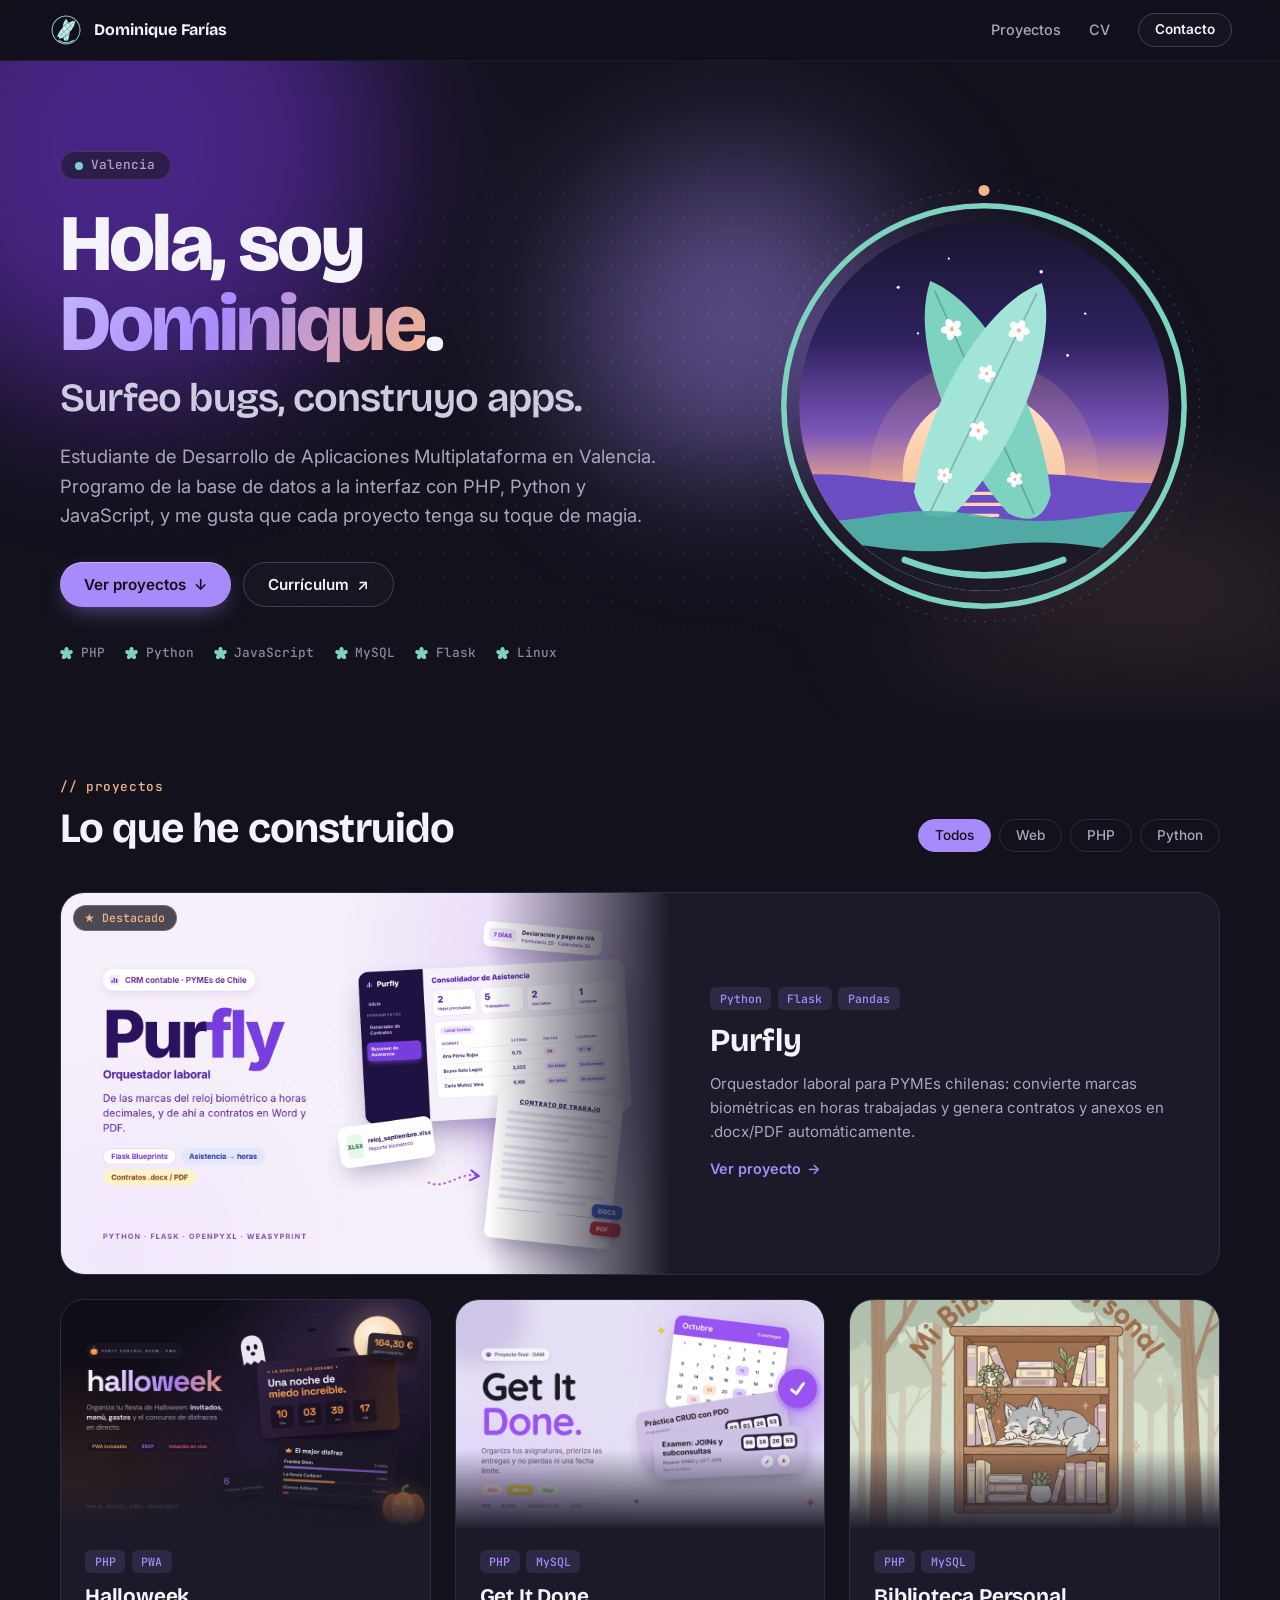
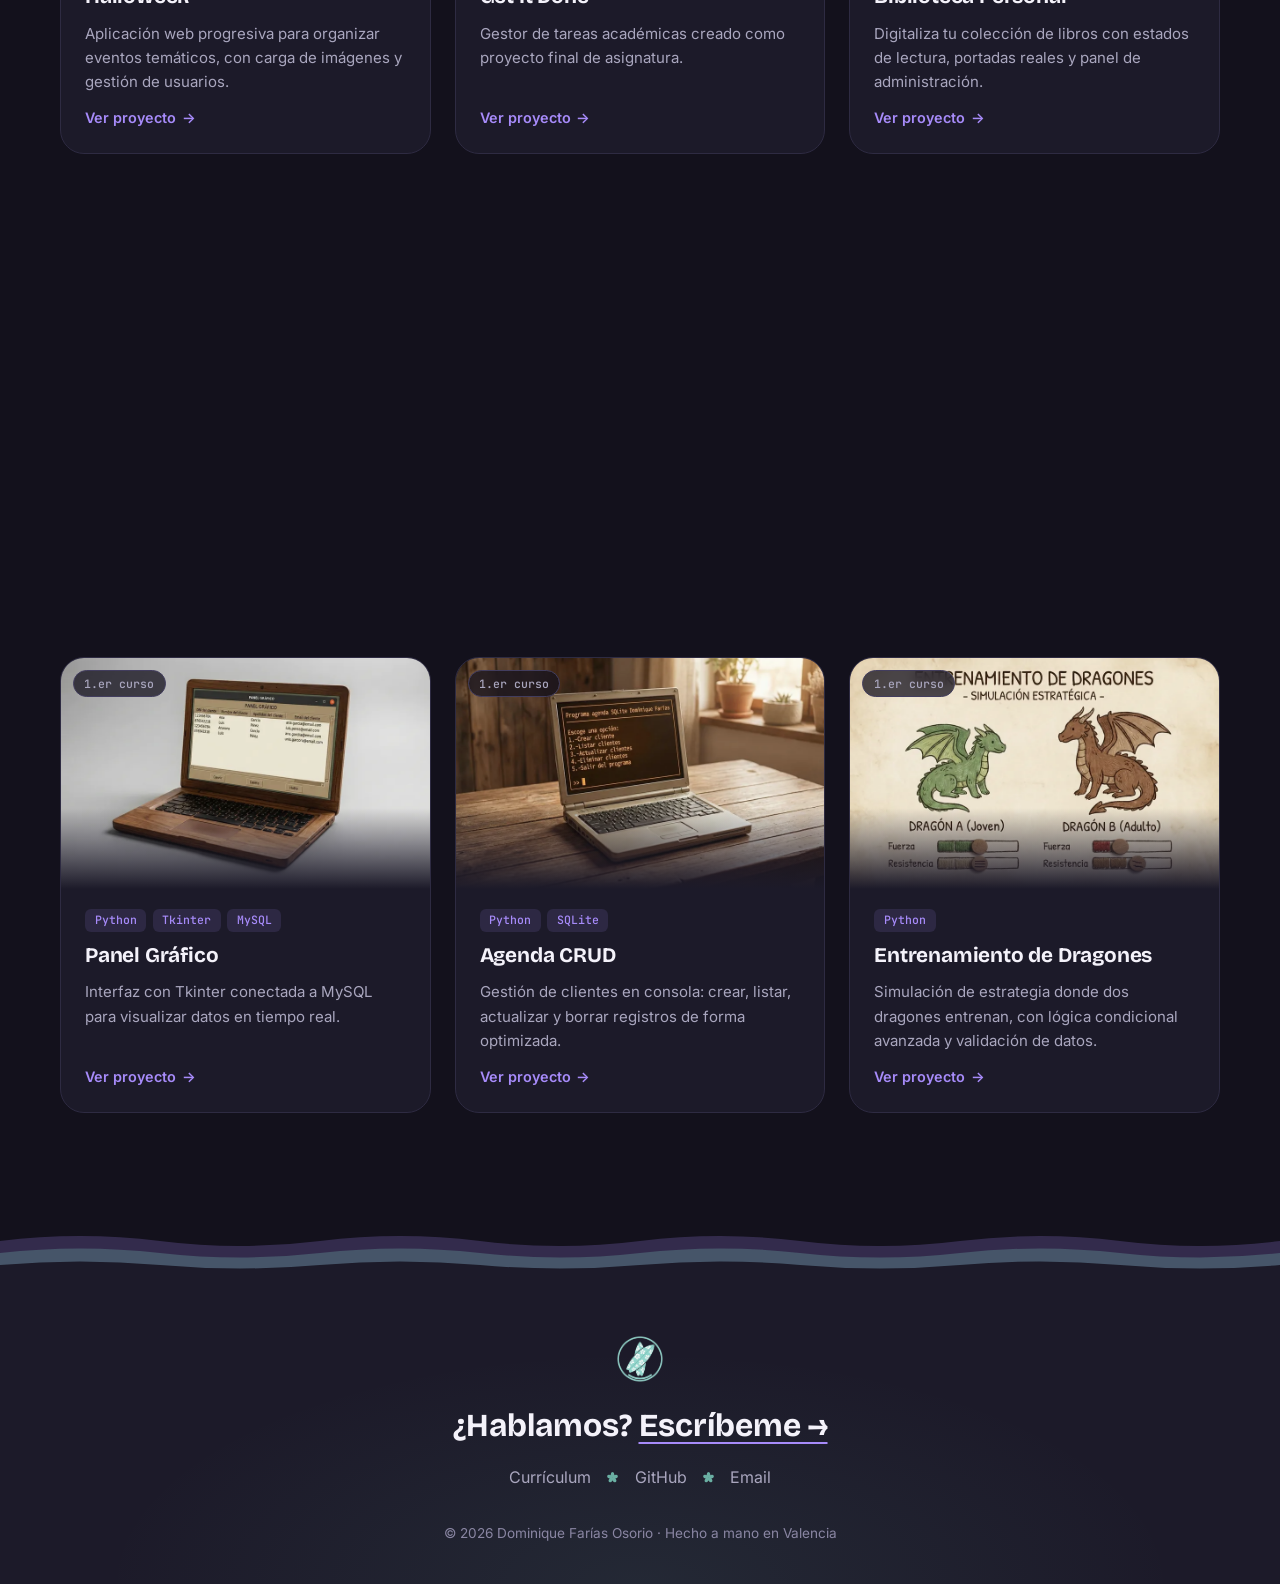
==== commit c6cc3975: "." ====
--- a/index.html
+++ b/index.html
@@ -40,7 +40,7 @@
 
     <div class="hero-inner">
       <div class="hero-copy">
-        <p class="hero-status"><span class="dot"></span> Disponible para prácticas<span class="status-place"> ·
+        <p class="hero-status"><span class="dot"></span> <span class="status-place">
             Valencia</span></p>
         <h1 class="hero-title">Hola, soy <span class="text-gradient">Dominique</span>.
           <span class="hero-sub">Surfeo bugs, construyo apps.</span>
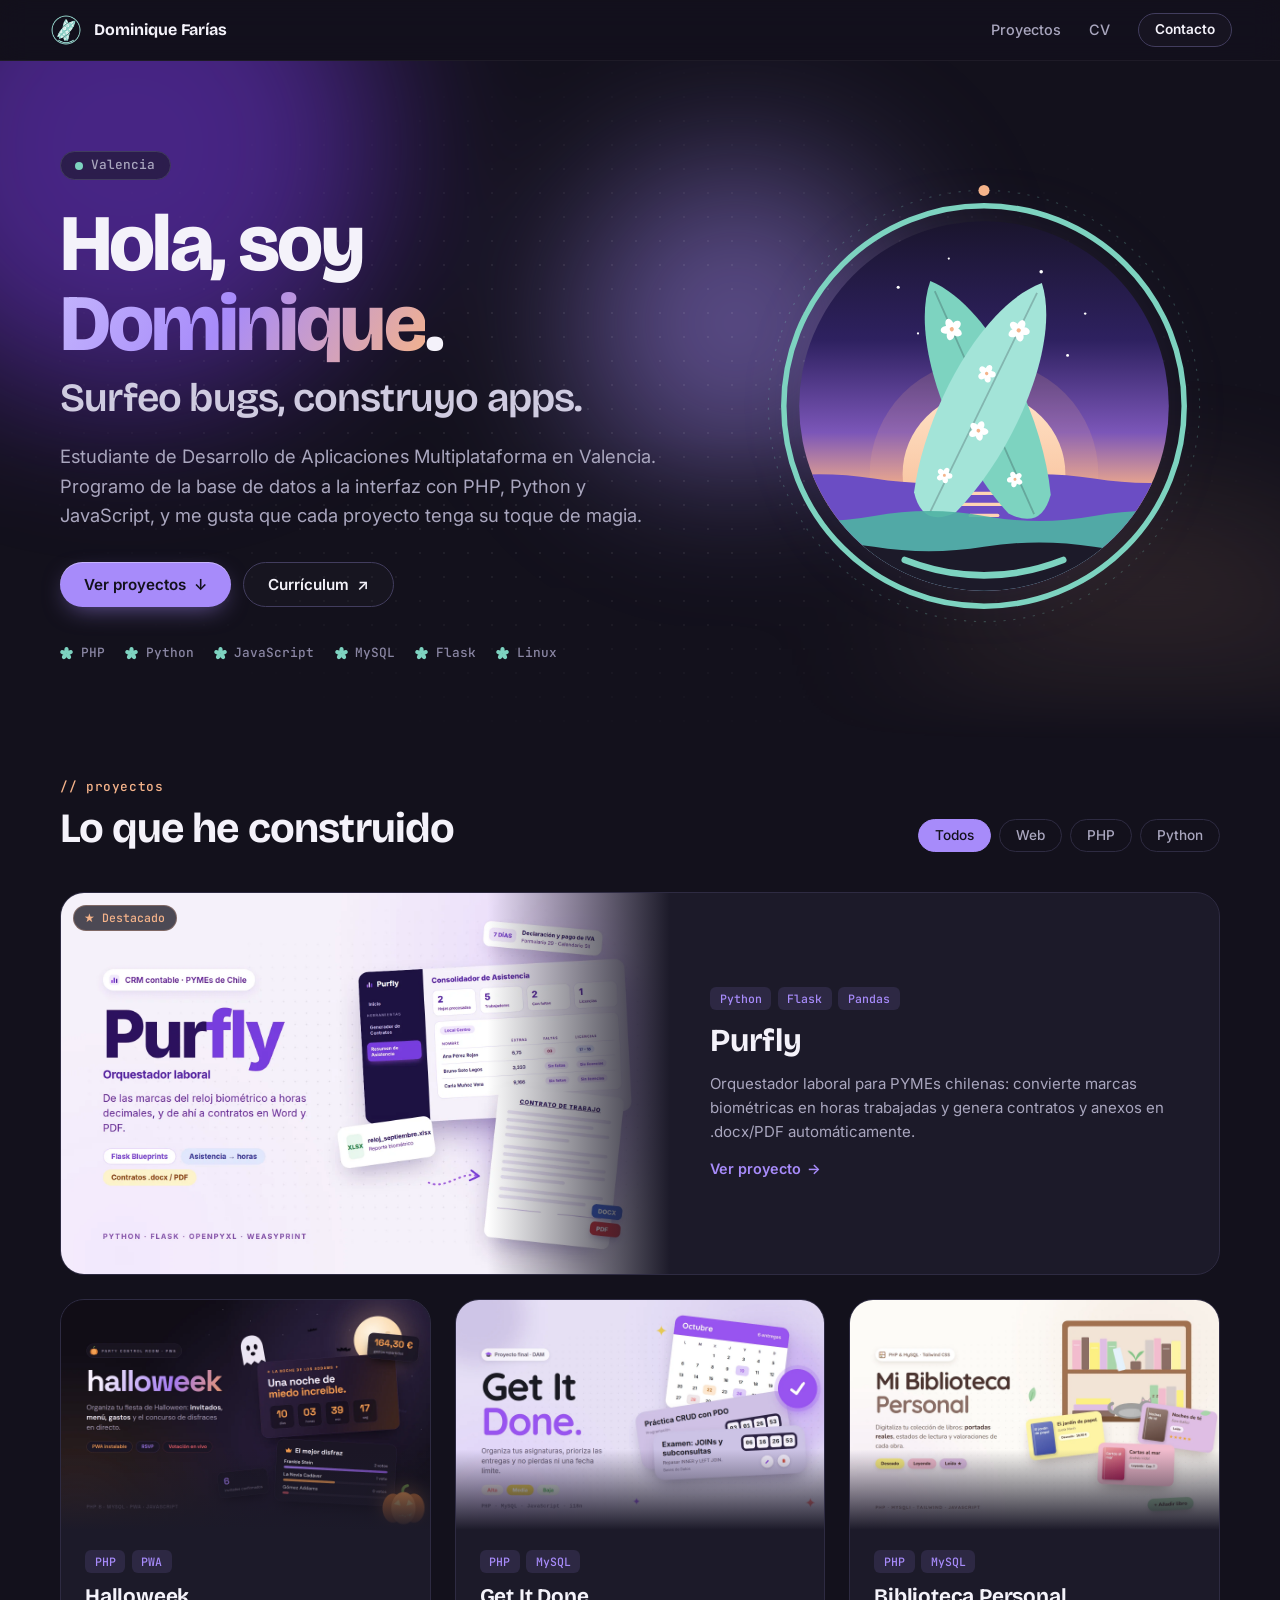
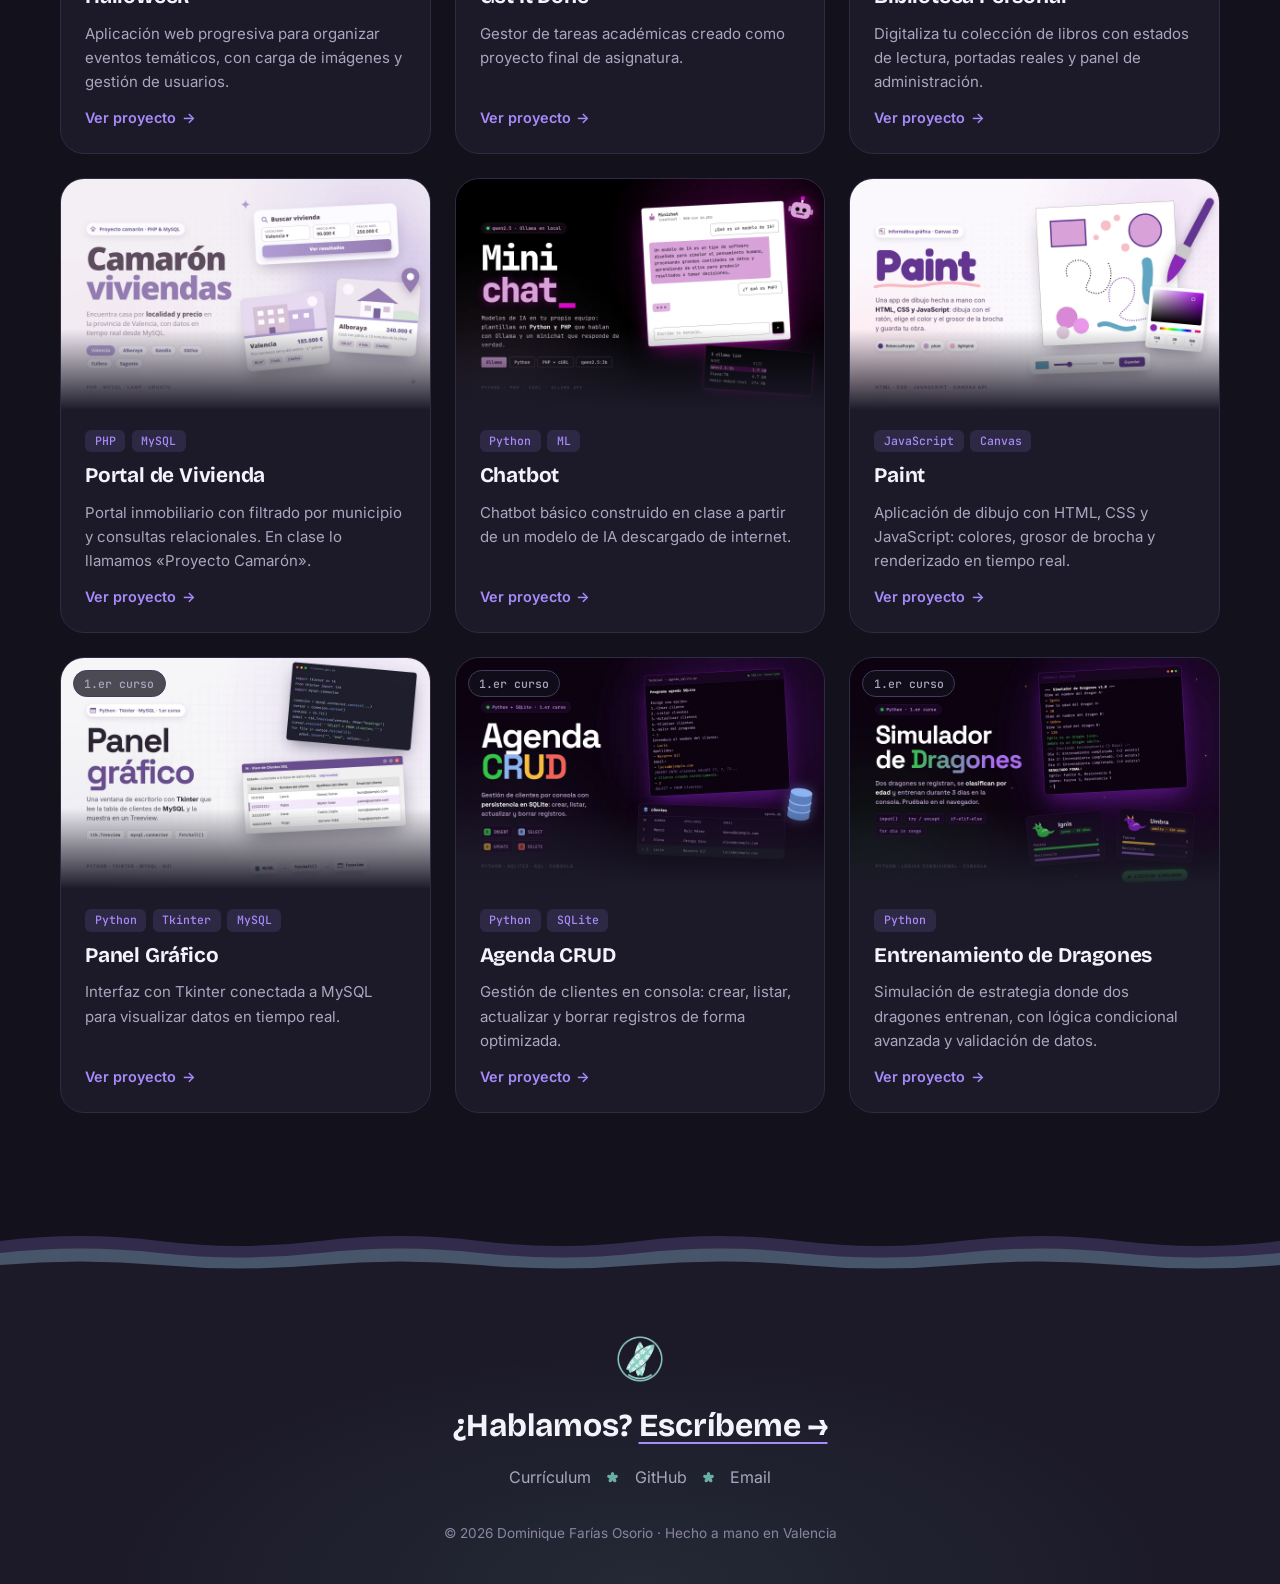
==== commit b7082972: "." ====
--- a/index.html
+++ b/index.html
@@ -171,7 +171,7 @@
     <div class="projects-grid">
       <article class="card card--featured reveal" data-tags="python web">
         <div class="card-media">
-          <img src="img/imagenes de proyecto/purfly_portada.png" alt="" loading="lazy">
+          <img src="img/imagenes de proyecto/purfly.webp" alt="" loading="lazy">
           <span class="card-badge">★ Destacado</span>
         </div>
         <div class="card-body">
@@ -189,7 +189,7 @@
 
       <article class="card reveal" data-tags="php web">
         <div class="card-media">
-          <img src="img/imagenes de proyecto/halloweek_portada.png" alt="" loading="lazy">
+          <img src="img/imagenes de proyecto/halloweek.webp" alt="" loading="lazy">
         </div>
         <div class="card-body">
           <ul class="card-tags">
@@ -205,7 +205,7 @@
 
       <article class="card reveal" data-tags="php web">
         <div class="card-media">
-          <img src="img/imagenes de proyecto/get_it_done_portada.png" alt="" loading="lazy">
+          <img src="img/imagenes de proyecto/get_it_done.webp" alt="" loading="lazy">
         </div>
         <div class="card-body">
           <ul class="card-tags">
@@ -220,7 +220,7 @@
 
       <article class="card reveal" data-tags="php web">
         <div class="card-media">
-          <img src="img/imagenes de proyecto/Biblioteca_personal.webp" alt="" loading="lazy">
+          <img src="img/imagenes de proyecto/biblioteca_portada.webp" alt="" loading="lazy">
         </div>
         <div class="card-body">
           <ul class="card-tags">
@@ -235,7 +235,7 @@
 
       <article class="card reveal" data-tags="php web">
         <div class="card-media">
-          <img src="img/imagenes de proyecto/portal de vivienda.webp" alt="" loading="lazy">
+          <img src="img/imagenes de proyecto/portal_vivienda_portada.webp" alt="" loading="lazy">
         </div>
         <div class="card-body">
           <ul class="card-tags">
@@ -251,7 +251,7 @@
 
       <article class="card reveal" data-tags="python">
         <div class="card-media">
-          <img src="img/imagenes de proyecto/chatbot.webp" alt="" loading="lazy">
+          <img src="img/imagenes de proyecto/chatbot_portada.webp" alt="" loading="lazy">
         </div>
         <div class="card-body">
           <ul class="card-tags">
@@ -266,7 +266,7 @@
 
       <article class="card reveal" data-tags="web">
         <div class="card-media">
-          <img src="img/imagenes de proyecto/paint.webp" alt="" loading="lazy">
+          <img src="img/imagenes de proyecto/paint_portada.webp" alt="" loading="lazy">
         </div>
         <div class="card-body">
           <ul class="card-tags">
@@ -282,7 +282,7 @@
 
       <article class="card reveal" data-tags="python">
         <div class="card-media">
-          <img src="img/imagenes de proyecto/panel_grafico.webp" alt="" loading="lazy">
+          <img src="img/imagenes de proyecto/panel_grafico_portada.webp" alt="" loading="lazy">
           <span class="card-badge card-badge--muted">1.er curso</span>
         </div>
         <div class="card-body">
@@ -299,7 +299,7 @@
 
       <article class="card reveal" data-tags="python">
         <div class="card-media">
-          <img src="img/imagenes de proyecto/listsa_crud.webp" alt="" loading="lazy">
+          <img src="img/imagenes de proyecto/agenda_crud_portada.webp" alt="" loading="lazy">
           <span class="card-badge card-badge--muted">1.er curso</span>
         </div>
         <div class="card-body">
@@ -315,7 +315,7 @@
 
       <article class="card reveal" data-tags="python">
         <div class="card-media">
-          <img src="img/imagenes de proyecto/entrenamiento de dragones.webp" alt="" loading="lazy">
+          <img src="img/imagenes de proyecto/dragones_portada.webp" alt="" loading="lazy">
           <span class="card-badge card-badge--muted">1.er curso</span>
         </div>
         <div class="card-body">
